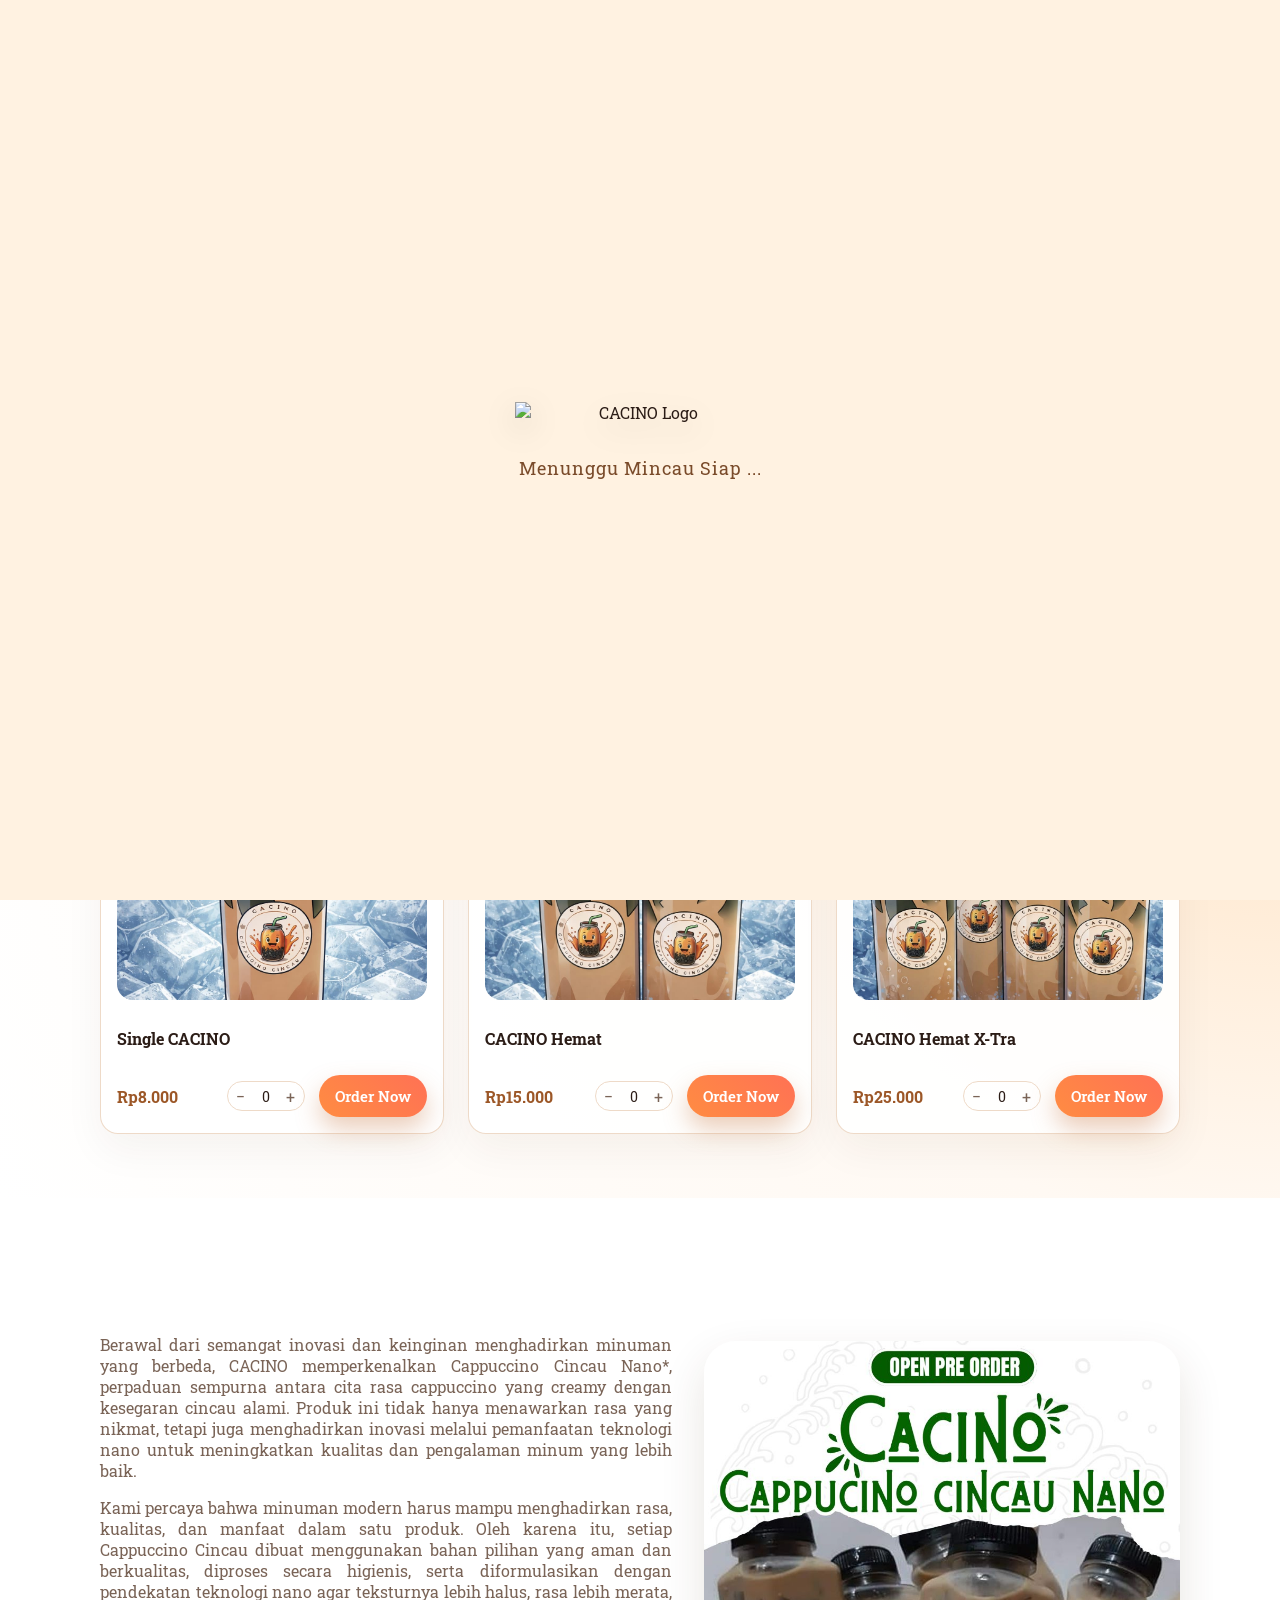
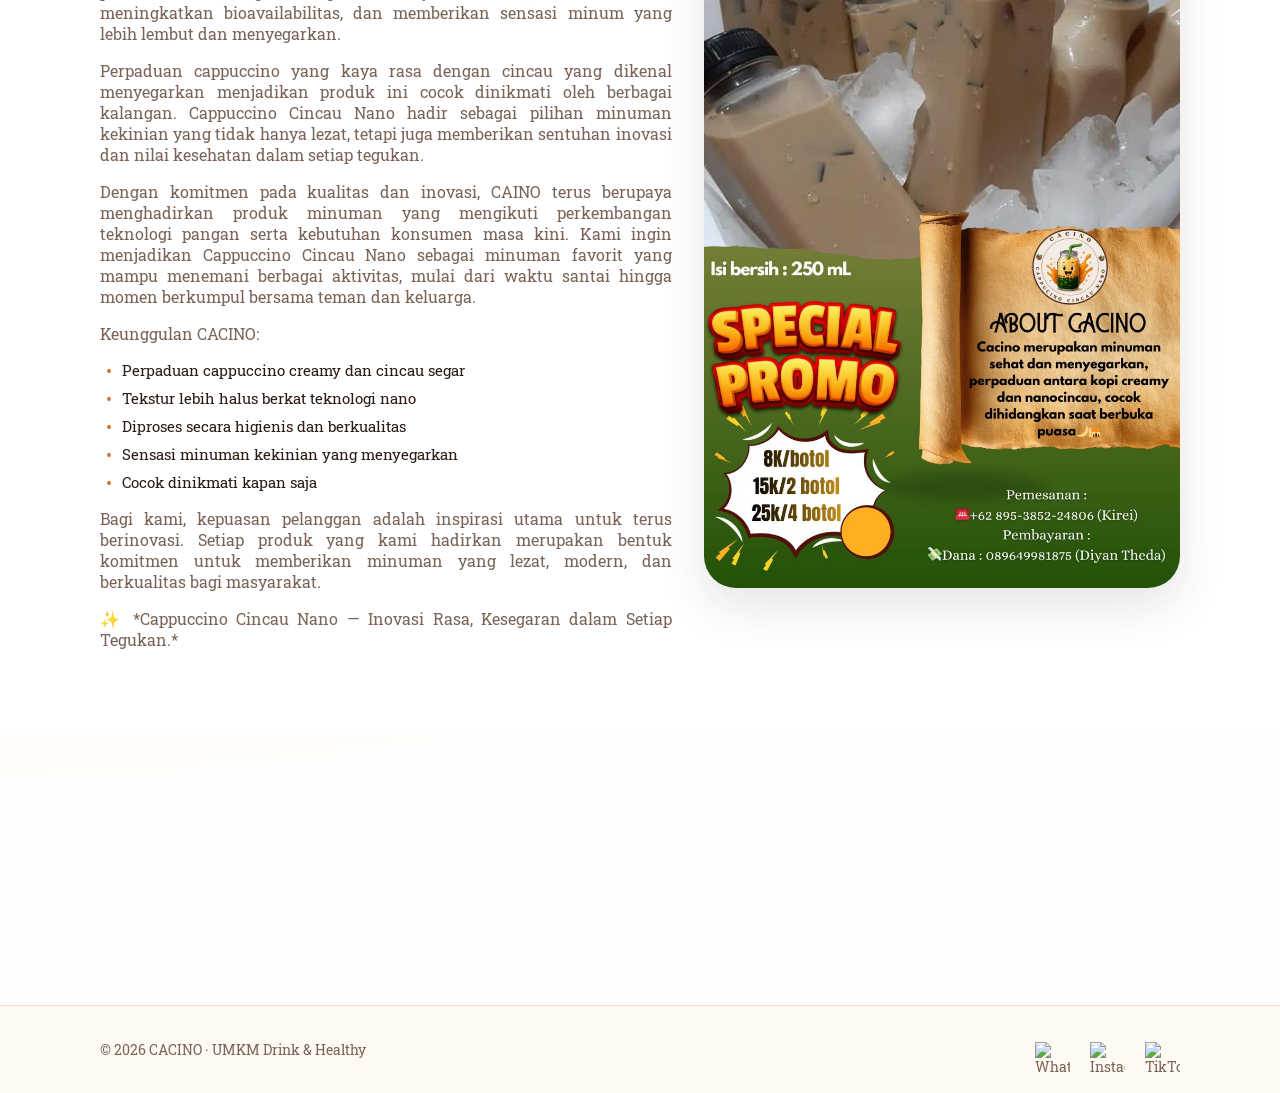
==== index.html @ 27a63485 "Add files via upload" ====
<!DOCTYPE html>
<html lang="en">
<head>
  <meta charset="UTF-8">
  <title>CaCiNo - Cappucino Cincau Nano</title>
  <meta name="viewport" content="width=device-width, initial-scale=1.0">
  <meta name="description" content="F4SLIFOOD – premium artisan breads, cakes, and pastries baked fresh daily for your family and events.">
  <link rel="stylesheet" href="style.css">
  <link rel="icon" type="image/png" href="favicon.png">
  <link href="https://fonts.googleapis.com/css2?family=Roboto+Slab:wght@400;700&display=swap" rel="stylesheet">
</head>
<body>
  <div id="preloader">
    <div class="loader-content">
      <img src="favicon.png" alt="CACINO Logo" class="logo-loader">
      <p class="loading-text">Menunggu Mincau Siap ...</p>
    </div>
  </div>

  <header class="site-header">
    <div class="container header-inner">
      <a href="index.html" class="logo">
        <span class="logo-mark"><img src="favicon.png" alt="Logo AD"></span>
        <span class="logo-text">CACINO</span>
      </a>
      <nav class="main-nav">
        <button class="nav-toggle" aria-label="Toggle navigation">
          <span></span><span></span><span></span>
        </button>
        <ul class="nav-links">
          <li><a href="#hero">Home</a></li>
          <li><a href="#products">Products</a></li>
          <li><a href="#about">About</a></li>
          <li><a href="#contact">Contact</a></li>
          <li><a href="checkout.html" class="nav-cta">Checkout</a></li>
        </ul>
      </nav>
    </div>
  </header>

  <main>
    <!-- Hero -->
    <section id="hero" class="hero reveal">
      <div class="container hero-inner">
        <div class="hero-content">
          <h1 style="font-family: 'Roboto Slab', serif; font-weight: 400;">Cappuccino Cincau Nano, sehat dan menyegarkan, solusi minuman manis tanpa worry</h1>
          <p>CACINO menghadirkan minuman *Cappuccino Cincau berbasis teknologi nano* yang mengutamakan kualitas bahan, proses higienis, dan rasa yang konsisten.</p>
          <p>Perpaduan *cappuccino creamy dan cincau segar* memberikan sensasi minuman yang sehet, menyegarkan, dan siap menemani aktivitas Anda setiap hari.</p>
          <div class="hero-actions">
            <a href="#products" class="btn primary-btn">Browse Menu</a>
            <a href="#about" class="btn ghost-btn">Tentang CACINO</a>
          </div>
          <div class="hero-meta">
            <span>Mon–Fri · 05.00 – 05.00 PM</span>
            <span>Bogor, Jawa Barat</span>
          </div>
        </div>
        <div class="hero-image">
          <!-- Placeholder: royalty-free bakery hero image -->
          <div class="hero-image-frame">
            <img src="produk.png" alt="Fresh artisan breads and pastries on wooden table">
          </div>
          <div class="hero-badge">
            <span class="badge-title">Best Price </span>
            <span class="badge-title">"Hemat X-Tra"</span>
            <span class="badge-subtitle">4 botol 25 k, grab it fast!✨</span>
          </div>
        </div>
      </div>
    </section>

    <!-- Product catalog -->
    <section id="products" class="section products reveal">
      <div class="container">
        <header class="section-header">
          <h2>Paket CACINO</h2>
          <p style="text-align: center;">Pilihan Tepat Untuk Menikmati Kesegaran Berbuka Puasa Yang Sebenarnya</p>
        </header>

        <!-- Hidden template for JS & cross-page data -->
        <script>
          window.BAKERY_PRODUCTS = [
            { id: "Single", name: "Single CACINO", price: 8000, image: "single.jpeg" },
            { id: "Double", name: "CACINO Hemat", price: 15000, image: "double.jpeg" },
            { id: "Tetra", name: "CACINO Hemat X-Tra", price: 25000, image: "quadra.jpeg" }
            // { id: "SOURDOUGH_LOAF", name: "Sourdough Country Loaf", price: 45000, image: "https://images.pexels.com/photos/1028714/pexels-photo-1028714.jpeg" },
            // { id: "CROISSANT_BOX", name: "Butter Croissant Box (6 pcs)", price: 75000, image: "https://images.pexels.com/photos/2135/food-bread-toast-sandwich.jpg" },
            // { id: "CHOCOLATE_CAKE", name: "Dark Chocolate Ganache Cake", price: 185000, image: "https://images.pexels.com/photos/291528/pexels-photo-291528.jpeg" },
            // { id: "CINNAMON_ROLLS", name: "Cinnamon Rolls Tray (9 pcs)", price: 99000, image: "https://images.pexels.com/photos/3026808/pexels-photo-3026808.jpeg" },
            // { id: "CHEESE_TART", name: "Baked Cheese Tart Box (4 pcs)", price: 88000, image: "https://images.pexels.com/photos/1026124/pexels-photo-1026124.jpeg" },
            // { id: "COOKIES_JAR", name: "Sea Salt Choc Chip Cookies Jar", price: 65000, image: "https://images.pexels.com/photos/230325/pexels-photo-230325.jpeg" },
            // { id: "COOKIES_JAR", name: "Sea Salt Choc Chip Cookies Jar", price: 65000, image: "https://images.pexels.com/photos/230325/pexels-photo-230325.jpeg" }
          ];
        </script>

        <div class="product-grid" id="product-grid">
          <!-- Cards rendered by JS from window.BAKERY_PRODUCTS -->
        </div>
      </div>
    </section>

    <!-- About -->
    <section id="about" class="section about reveal">
      <div class="container about-grid">
        <div class="about-text">
          <h2 style="color: #ffffff;">Tentang CACINO</h2>
          <p>Berawal dari semangat inovasi dan keinginan menghadirkan minuman yang berbeda, CACINO memperkenalkan
Cappuccino Cincau Nano*, perpaduan sempurna antara cita rasa cappuccino yang creamy dengan kesegaran cincau alami. Produk ini tidak hanya menawarkan rasa yang nikmat, tetapi juga menghadirkan inovasi melalui pemanfaatan teknologi nano untuk meningkatkan kualitas dan pengalaman minum yang lebih baik.</p>
          <p>Kami percaya bahwa minuman modern harus mampu menghadirkan rasa, kualitas, dan manfaat dalam satu produk. Oleh karena itu, setiap Cappuccino Cincau dibuat menggunakan bahan pilihan yang aman dan berkualitas, diproses secara higienis, serta diformulasikan dengan pendekatan teknologi nano agar teksturnya lebih halus, rasa lebih merata, meningkatkan bioavailabilitas, dan memberikan sensasi minum yang lebih lembut dan menyegarkan.</p>
          <p>Perpaduan cappuccino yang kaya rasa dengan cincau yang dikenal menyegarkan menjadikan produk ini cocok dinikmati oleh berbagai kalangan. Cappuccino Cincau Nano hadir sebagai pilihan minuman kekinian yang tidak hanya lezat, tetapi juga memberikan sentuhan inovasi dan nilai kesehatan dalam setiap tegukan.</p>
          <p>Dengan komitmen pada kualitas dan inovasi, CAINO terus berupaya menghadirkan produk minuman yang mengikuti perkembangan teknologi pangan serta kebutuhan konsumen masa kini. Kami ingin menjadikan Cappuccino Cincau Nano sebagai minuman favorit yang mampu menemani berbagai aktivitas, mulai dari waktu santai hingga momen berkumpul bersama teman dan keluarga.</p>
          <p>Keunggulan CACINO:</p>
          <ul class="about-list">
            <li>Perpaduan cappuccino creamy dan cincau segar</li>
            <li>Tekstur lebih halus berkat teknologi nano</li>
            <li>Diproses secara higienis dan berkualitas</li>
            <li>Sensasi minuman kekinian yang menyegarkan</li>
            <li>Cocok dinikmati kapan saja</li>
          </ul>
          <p>Bagi kami, kepuasan pelanggan adalah inspirasi utama untuk terus berinovasi. Setiap produk yang kami hadirkan merupakan bentuk komitmen untuk memberikan minuman yang lezat, modern, dan berkualitas bagi masyarakat.</p>
          <p>✨ *Cappuccino Cincau Nano — Inovasi Rasa, Kesegaran dalam Setiap Tegukan.*</p>
        </div>
        <div class="about-image">
          <img src="poster.jpeg" alt="Baker preparing artisan bread dough">
        </div>
      </div>
    </section>

    <!-- Contact / footer band -->
    <section id="contact" class="section contact reveal">
      <div class="container contact-inner">
        <div class="contact-block">
          <h3>Alamat Mincau</h3>
          <p>
          Lokasi Produksi:
            <a href="https://maps.app.goo.gl/UBVxipQkKVjZ8CFP8?g_st=aw"
               class="map-link"
               target="_blank"
               rel="noopener">
               Ara Kost Putri, Jalan Pangeran Sogiri No. 294, RT/RW 001/011, Tanah Baru, Bogor Utara
            </a>
          </p>
          <p>Mon–Fri · 05.00 – 05.00 PM</p>
        </div>
        <div class="contact-block">
          <h3>Hubungi Mincau</h3>
          <p>WhatsApp: <a class="wa-link" href="https://wa.me/62895385224806" target="_blank" rel="noopener">0895 3852 24806</a></p>
          <p>Email: <a href="mailto:hanakireilm@gmail.com" class="email-link">hanakireilm@gmail.com</a></p>

        </div>
        <div class="contact-block">
          <h3>Pemesanan</h3>
          <p>Ayo klik "start order" agar mincau bisa membantu menyegarkan aktivitas harian mu</p>
          <a href="#products" class="btn secondary-btn">Start Order</a>
        </div>
      </div>
    </section>
  </main>

  <footer class="site-footer">
    <div class="container footer-inner">
      <p>© 2026 CACINO · UMKM Drink & Healthy</p>
      <!-- <p class="footer-meta">Terima kasih telah mendukung F4SLIFOOD. Setiap pembelian Anda adalah bagian dari perjalanan kami untuk terus berkembang 💛</p> -->
      <div class="social-icons">

        <a href="https://wa.me/62895385224806" target="_blank" rel="noopener noreferrer">
          <img 
            src="https://cdn-icons-png.flaticon.com/512/733/733585.png" 
            alt="WhatsApp CACINO">
        </a>

        <a href="https://instagram.com/cacino.official" target="_blank" rel="noopener noreferrer">
          <img 
            src="https://cdn-icons-png.flaticon.com/512/2111/2111463.png" 
            alt="Instagram CACINO">
        </a>

        <a href="https://www.tiktok.com/@cacino.official?_r=1&_t=ZS-94hfuEkAhCn" target="_blank" rel="noopener noreferrer">
          <img 
            src="https://cdn-icons-png.flaticon.com/512/3046/3046126.png" 
            alt="TikTok CACINO">
        </a>

      </div>
    </div>
  </footer>

  <script src="script.js"></script>
  <script>
  document.querySelectorAll('a[href^="#"]').forEach(anchor => {
    anchor.addEventListener("click", function(e) {
      e.preventDefault();

      const target = document.querySelector(this.getAttribute("href"));

      target.scrollIntoView({
        behavior: "smooth",
        block: "start"
      });
    });
  });
  </script>
  <script>
  const reveals = document.querySelectorAll(".reveal");

  window.addEventListener("scroll", () => {
    reveals.forEach((element) => {
      const windowHeight = window.innerHeight;
      const elementTop = element.getBoundingClientRect().top;
      const revealPoint = 120;

      if (elementTop < windowHeight - revealPoint) {
        element.classList.add("active");
      }
    });
  });
  </script>
  <script>
  window.addEventListener("scroll", () => {
    const img = document.querySelector(".about-image img");
    const scrollY = window.scrollY;

    img.style.transform = `translateY(${scrollY * 0.05}px)`;
  });
  </script>
  <div class="scroll-bar"></div>
  <script>
  window.addEventListener("load", () => {

    const loader = document.getElementById("preloader");

    setTimeout(() => {

      loader.style.opacity = "0";
      loader.style.transition = "opacity 0.6s ease";

      setTimeout(()=>{
        loader.style.display = "none";
      },600);

    }, 5000);

  });
  </script>
</body>
</html>
---- style.css ----
:root {
  --color-bg: #fff9f3;
  --color-surface: #ffffff;
  --color-surface-alt: #fff2e1;
  --color-primary: #c5743d;
  --color-primary-dark: #9c5727;
  --color-secondary: #f2c48d;
  --color-accent: #e98f5c;
  --color-text: #2b1c16;
  --color-muted: #7a6457;
  --color-border: #edd6c3;
  --shadow-soft: 0 18px 45px rgba(68, 38, 15, 0.12);
  --radius-lg: 18px;
  --radius-md: 12px;
  --radius-pill: 999px;
  --transition-fast: 0.18s ease-out;
  --container-width: 1120px;
}

/* Reset & base */
*,
*::before,
*::after {
  box-sizing: border-box;
}

html {
  scroll-behavior: smooth;
}

body {
  margin: 0;
  font-family: 'Roboto Slab', serif;
  color: var(--color-text);
  background: radial-gradient(circle at top left, #ffe3c7 0, #fff9f3 40%, #ffffff 100%);
  -webkit-font-smoothing: antialiased;
}

img {
  max-width: 100%;
  display: block;
}

a {
  color: inherit;
  text-decoration: none;
}

button {
  font: inherit;
}

/* Layout helpers */
.container {
  max-width: var(--container-width);
  margin: 0 auto;
  padding: 0 1.25rem;
}

.section {
  padding: 4rem 0;
  scroll-margin-top:100px;
}

.section-header {
  text-align: center;
  margin-bottom: 2.5rem;
}

.section-header h2 {
  font-size: 2rem;
  margin-bottom: 0.5rem;
}

p {
  text-align: justify;
}

.section-header p {
  margin: 0;
  color: var(--color-muted);
}

/* Header */
.site-header {
  position: sticky;
  top: 0;
  z-index: 50;
  backdrop-filter: blur(18px);
  background: linear-gradient(to bottom, rgba(255, 249, 243, 0.94), rgba(255, 249, 243, 0.9));
  border-bottom: 1px solid rgba(237, 214, 195, 0.7);
}

.header-inner {
  display: flex;
  align-items: center;
  justify-content: space-between;
  min-height: 64px;
}

.logo {
  display: inline-flex;
  align-items: center;
  gap: 0.5rem;
}

.logo-mark {
  width: 50px;
  height: 50px;
  border-radius: 40% 60% 45% 55%;
  background: radial-gradient(circle at 30% 20%, #ffe0b8, #c5743d);
  display: inline-flex;
  align-items: center;
  justify-content: center;
  font-weight: 700;
  color: #fff;
  font-size: 0.9rem;
}

.logo-text {
  font-weight: 600;
  letter-spacing: 0.03em;
}

/* Navigation */
.main-nav {
  display: flex;
  align-items: center;
}

.nav-toggle {
  display: none;
  flex-direction: column;
  gap: 4px;
  background: none;
  border: none;
  padding: 0.35rem;
  cursor: pointer;
}

.nav-toggle span {
  width: 20px;
  height: 2px;
  border-radius: 4px;
  background: var(--color-text);
}

.nav-links {
  list-style: none;
  display: flex;
  align-items: center;
  gap: 1.5rem;
  margin: 0;
  padding: 0;
}

.nav-links a {
  position: relative;
  font-size: 0.95rem;
  color: var(--color-muted);
}

.nav-links a::after {
  content: "";
  position: absolute;
  left: 0;
  bottom: -0.25rem;
  width: 0;
  height: 2px;
  border-radius: 999px;
  background: linear-gradient(90deg, #c5743d, #e98f5c);
  transition: width var(--transition-fast);
}

.nav-links a:hover::after {
  width: 100%;
}

.nav-cta {
  padding: 0.45rem 1rem;
  border-radius: var(--radius-pill);
  border: 1px solid rgba(197, 116, 61, 0.3);
  background: linear-gradient(135deg, #ffe4c2, #fbe0c0);
  color: var(--color-primary-dark);
  font-weight: 600;
}

/* Hero */
.hero {
  padding: 3.5rem 0 3rem;
}

.hero-inner {
  display: grid;
  grid-template-columns: minmax(0, 1.35fr) minmax(0, 1fr);
  gap: 2.5rem;
  align-items: center;
}

.hero-content h1 {
  font-size: clamp(2.1rem, 3vw, 2.8rem);
  line-height: 1.1;
  margin-bottom: 0.75rem;
}

.hero-content p {
  color: var(--color-muted);
  max-width: 30rem;
  margin-bottom: 1.5rem;
}

.hero-actions {
  display: flex;
  flex-wrap: wrap;
  gap: 0.75rem;
  margin-bottom: 1.25rem;
}

.hero-meta {
  display: flex;
  flex-wrap: wrap;
  gap: 1rem;
  font-size: 0.9rem;
  color: var(--color-muted);
}

.hero-image {
  position: relative;
}

.hero-image-frame {
  border-radius: 46px;
  overflow: hidden;
  box-shadow: var(--shadow-soft);
  border: 1px solid rgba(237, 214, 195, 0.9);
}

.hero-image img {
  width: 100%;
  height: 100%;
  object-fit: cover;
}

.hero-badge {
  position: absolute;
  bottom: -2rem;
  left:45rem;
  padding: 0.75rem 1rem;
  border-radius: 18px;
  background: rgba(255, 249, 243, 0.95);
  box-shadow: 0 10px 30px rgba(68, 38, 15, 0.18);
}

.badge-title {
  font-size: 0.85rem;
  font-weight: 600;
  color: var(--color-primary-dark);
}

.badge-subtitle {
  display: block;
  font-size: 0.8rem;
  color: var(--color-muted);
}

/* Buttons */
.btn {
  display: inline-flex;
  align-items: center;
  justify-content: center;
  gap: 0.4rem;
  padding: 0.7rem 1.35rem;
  border-radius: var(--radius-pill);
  border: none;
  cursor: pointer;
  font-size: 0.95rem;
  font-weight: 600;
  transition: transform var(--transition-fast), box-shadow var(--transition-fast), background var(--transition-fast), color var(--transition-fast);
}

.primary-btn {
  background: linear-gradient(135deg, #c5743d, #e98f5c);
  color: #fff;
  box-shadow: 0 12px 24px rgba(197, 116, 61, 0.35);
}

.primary-btn:hover {
  transform: translateY(-1px);
  box-shadow: 0 18px 32px rgba(197, 116, 61, 0.4);
}

.secondary-btn {
  background: rgba(255, 249, 243, 0.9);
  color: var(--color-primary-dark);
  border: 1px solid rgba(197, 116, 61, 0.35);
}

.secondary-btn:hover {
  background: #fff2e1;
}

.ghost-btn {
  background: transparent;
  color: var(--color-primary-dark);
  border: 1px solid rgba(197, 116, 61, 0.25);
}

.ghost-btn:hover {
  background: rgba(255, 242, 225, 0.7);
}

/* Products */
.products {
  background: radial-gradient(circle at top right, #ffe1bf 0, #fff9f3 45%, #ffffff 100%);
}

.product-grid {
  display: grid;
  grid-template-columns: repeat(auto-fit, minmax(210px, 1fr));
  gap: 1.5rem;
}

.product-card {
  background: rgba(255, 255, 255, 0.9);
  border-radius: var(--radius-lg);
  padding: 1rem;
  border: 1px solid rgba(237, 214, 195, 0.9);
  box-shadow: 0 16px 40px rgba(68, 38, 15, 0.05);
  display: flex;
  flex-direction: column;
}

.product-image-wrapper {
  position: relative;
  border-radius: 16px;
  overflow: hidden;
  margin-bottom: 0.75rem;
}

.product-image-wrapper img {
  height: 180px;
  width: 100%;
  object-fit: cover;
  transform: scale(1.02);
  transition: transform 0.35s ease-out;
}

.product-card:hover img {
  transform: scale(1.06);
}

.product-pill {
  position: absolute;
  top: 0.6rem;
  left: 0.6rem;
  padding: 0.25rem 0.6rem;
  border-radius: 999px;
  background: rgba(0, 0, 0, 0.4);
  color: #fff;
  font-size: 0.75rem;
}

.product-title {
  font-size: 1rem;
  margin-bottom: 0.25rem;
}

.product-meta {
  font-size: 0.85rem;
  color: var(--color-muted);
  margin-bottom: 0.5rem;
}

.product-bottom {
  margin-top: auto;
  display: flex;
  align-items: center;
  justify-content: space-between;
  gap: 0.75rem;
}

.product-price {
  font-weight: 700;
  color: var(--color-primary-dark);
}

.product-qty {
  display: inline-flex;
  align-items: center;
  border-radius: var(--radius-pill);
  border: 1px solid rgba(237, 214, 195, 0.9);
  overflow: hidden;
}

.product-qty button {
  border: none;
  background: transparent;
  width: 26px;
  height: 28px;
  display: flex;
  align-items: center;
  justify-content: center;
  cursor: pointer;
  font-size: 1rem;
  color: var(--color-muted);
}

.product-qty span {
  min-width: 24px;
  text-align: center;
  font-size: 0.9rem;
}

.product-order-btn {
  flex: 1;
  margin-left: 0.5rem;
  padding-inline: 1rem;
}

/* About */
.about {
  background: #ffffff;
}

.about-grid {
  display: grid;
  grid-template-columns: minmax(0, 1.2fr) minmax(0, 1fr);
  gap: 2rem;
  align-items: center;
}

.about-text p {
  color: var(--color-muted);
  margin-bottom: 1rem;
}

.about-list {
  list-style: none;
  padding: 0;
  margin: 0;
}

.about-list li {
  position: relative;
  padding-left: 1.4rem;
  margin-bottom: 0.5rem;
  font-size: 0.95rem;
}

.about-list li::before {
  content: "•";
  position: absolute;
  left: 0.4rem;
  top: 0;
  color: var(--color-primary);
  font-size: 1.1rem;
}

.about-image img {
  border-radius: 32px;
  box-shadow: var(--shadow-soft);
}

/* Contact band */
.contact {
  background: var(--color-surface-alt);
  border-top: 1px solid rgba(237, 214, 195, 0.8);
}

.contact-inner {
  display: grid;
  grid-template-columns: repeat(auto-fit, minmax(220px, 1fr));
  gap: 1.75rem;
}

.contact-block h3 {
  margin-top: 0;
  margin-bottom: 0.5rem;
}

.contact-block p {
  margin: 0 0 0.35rem;
  color: var(--color-muted);
}

/* Footer */
.site-footer {
  border-top: 1px solid rgba(237, 214, 195, 0.8);
  background: rgba(255, 249, 243, 0.9);
  padding: 1rem 0;
}

.footer-inner {
  display: flex;
  align-items: center;
  justify-content: space-between;
  gap: 1rem;
  font-size: 0.85rem;
  color: var(--color-muted);
}

.footer-meta {
  opacity: 0.9;
}

/* Checkout layout */
.checkout-page .checkout-main {
  padding: 3rem 0;
}

.checkout-grid {
  display: grid;
  grid-template-columns: minmax(0, 1.3fr) minmax(0, 1fr);
  gap: 2rem;
}

.checkout-panel {
  background: rgba(255, 255, 255, 0.98);
  border-radius: 24px;
  padding: 1.75rem 1.5rem;
  box-shadow: var(--shadow-soft);
  border: 1px solid rgba(237, 214, 195, 0.9);
}

.checkout-panel h1 {
  margin-top: 0;
  margin-bottom: 0.5rem;
}

.checkout-panel p {
  margin-top: 0;
  color: var(--color-muted);
}

/* Form */
.form-group {
  margin-top: 1.25rem;
}

.form-group label {
  display: block;
  font-weight: 600;
  margin-bottom: 0.25rem;
}

.required {
  color: #d6483b;
  margin-left: 0.15rem;
}

.form-group input,
.form-group textarea {
  width: 100%;
  border-radius: 12px;
  border: 1px solid rgba(237, 214, 195, 0.9);
  padding: 0.7rem 0.85rem;
  font-size: 0.95rem;
  background: #fffdf9;
  transition: border-color var(--transition-fast), box-shadow var(--transition-fast), background var(--transition-fast);
}

.form-group input:focus,
.form-group textarea:focus {
  outline: none;
  border-color: var(--color-primary);
  box-shadow: 0 0 0 1px rgba(197, 116, 61, 0.2);
  background: #ffffff;
}

.field-hint {
  display: block;
  margin-top: 0.25rem;
  font-size: 0.8rem;
  color: var(--color-muted);
}

.form-actions {
  display: flex;
  flex-wrap: wrap;
  gap: 0.75rem;
  margin-top: 1.5rem;
}

.form-disclaimer {
  margin-top: 0.75rem;
  font-size: 0.8rem;
  color: var(--color-muted);
}

/* Summary */
.checkout-summary {
  background: rgba(255, 250, 245, 0.95);
  border-radius: 24px;
  padding: 1.5rem 1.25rem;
  border: 1px solid rgba(237, 214, 195, 0.95);
  box-shadow: 0 18px 40px rgba(68, 38, 15, 0.08);
}

.checkout-summary h2 {
  margin-top: 0;
  margin-bottom: 1rem;
}

.summary-items {
  border-radius: 16px;
  background: rgba(255, 255, 255, 0.9);
  border: 1px dashed rgba(237, 214, 195, 0.95);
  padding: 0.9rem 0.9rem 0.75rem;
  max-height: 260px;
  overflow-y: auto;
}

.summary-item {
  display: flex;
  justify-content: space-between;
  gap: 0.75rem;
  font-size: 0.9rem;
  padding: 0.4rem 0;
  border-bottom: 1px dashed rgba(237, 214, 195, 0.8);
}

.summary-item:last-child {
  border-bottom: none;
}

.summary-item-name {
  font-weight: 500;
}

.summary-item-meta {
  color: var(--color-muted);
}

.summary-footer {
  margin-top: 1rem;
  font-size: 0.9rem;
}

.summary-row {
  display: flex;
  justify-content: space-between;
  margin-bottom: 0.25rem;
}

.total-row {
  margin-top: 0.35rem;
  font-weight: 700;
}

.summary-note {
  margin-top: 0.5rem;
  font-size: 0.78rem;
  color: var(--color-muted);
}

/* Form error state */
input.error,
textarea.error {
  border-color: #d6483b;
  background: #fff2ef;
}

.form-error {
  margin-top: 0.35rem;
  font-size: 0.8rem;
  color: #d6483b;
}

/* Responsive */
@media (max-width: 900px) {
  .hero-inner,
  .about-grid,
  .checkout-grid {
    grid-template-columns: minmax(0, 1fr);
  }

  .hero {
    padding-top: 2.5rem;
  }

  .hero-inner {
    gap: 2rem;
  }

  .hero-image {
    order: -1;
  }

  .checkout-page .checkout-main {
    padding-top: 2.5rem;
  }
}

@media (max-width: 768px) {
  .nav-toggle {
    display: flex;
  }

  .nav-links {
    position: absolute;
    top: 64px;
    right: 1.25rem;
    background: rgba(255, 249, 243, 0.98);
    border-radius: 18px;
    border: 1px solid rgba(237, 214, 195, 0.9);
    box-shadow: 0 16px 38px rgba(68, 38, 15, 0.18);
    padding: 0.8rem 1rem;
    flex-direction: column;
    gap: 0.75rem;
    transform-origin: top right;
    transform: scale(0.95);
    opacity: 0;
    pointer-events: none;
    transition: opacity var(--transition-fast), transform var(--transition-fast);
  }

  .nav-links.open {
    opacity: 1;
    pointer-events: auto;
    transform: scale(1);
  }

  .footer-inner {
    flex-direction: column;
    align-items: flex-start;
  }

  .checkout-panel,
  .checkout-summary {
    padding: 1.35rem 1.1rem;
  }
}

@media (max-width: 480px) {
  .hero-actions {
    flex-direction: column;
    align-items: stretch;
  }

  .product-card {
    padding: 0.9rem;
  }
}

.wa-link {

  text-decoration: underline;
  color: #c5743d;
  cursor: pointer;
  transition: color 0.2s ease, text-decoration-thickness 0.2s ease;
}

.wa-link:hover {
  color: #25D366; /* warna WhatsApp */
  text-decoration-thickness: 3px;
}

.email-link {

  text-decoration: underline;
  color: #c5743d;
  cursor: pointer;
  transition: color 0.2s ease, text-decoration-thickness 0.2s ease;
}

.email-link:hover {
  color: #D93025; /* warna merah Gmail */
  text-decoration-thickness: 3px;
}

.map-link {
  text-decoration: underline;
  color: #c5743d;
  cursor: pointer;
  transition: color 0.2s ease, text-decoration-thickness 0.2s ease;
}

.map-link:hover {
  color: #1A73E8; /* warna BIRU Maps */
  text-decoration-thickness: 3px;
}

.floating-social{

position:fixed;
left:20px;
bottom:30px;

display:flex;
flex-direction:column;
gap:15px;

z-index:1000;

}

.floating-social img{

width:40px;
cursor:pointer;
transition:0.3s;

}

.floating-social img:hover{

transform:scale(1.2);

}

.social-icons{
display:flex;
gap:20px;
justify-content:center;
margin-top:20px;
}

.social-icons img{
width:35px;
height:35px;
cursor:pointer;
transition:0.3s;
}

.social-icons img:hover{
transform:scale(1.15);
}

.reveal {
  opacity: 0;
  transform: translateY(60px);
  transition: all 0.9s ease;
}

.reveal.active {
  opacity: 1;
  transform: translateY(0);
}

.about-image img {
  transition: transform 0.4s ease;
}

.btn {
  transition: transform 0.2s ease;
  position:relative;
  overflow:hidden;
}

.ripple{
  position:absolute;
  width:120px;
  height:120px;
  background:rgba(255,255,255,0.5);
  border-radius:50%;
  transform:translate(-50%,-50%) scale(0);
  animation:rippleAnim 0.6s linear;
}

@keyframes rippleAnim{
  to{
    transform:translate(-50%,-50%) scale(3);
    opacity:0;
  }
}

.scroll-bar {
  position: fixed;
  top: 0;
  left: 0;
  height: 4px;
  background: #ff8c42;
  width: 0%;
  z-index: 999;
}

.navbar {
  backdrop-filter: blur(10px);
  background: rgba(255,255,255,0.6);
  border-bottom: 1px solid rgba(255,255,255,0.3);
  
}

.btn {
  background: linear-gradient(45deg,#ff8c42,#ff5e62);
  background-size: 200%;
  transition: background-position 0.4s;
}

.btn:hover {
  background-position: right;
}

.floating {
  position: absolute;
  animation: float 6s ease-in-out infinite;
}

@keyframes float {
  0% { transform: translateY(0px);}
  50% { transform: translateY(-20px);}
  100% { transform: translateY(0px);}
}

.scroll-bar {
  position: fixed;
  top: 0;
  left: 0;
  height: 4px;
  background: #ff8c42;
  width: 0%;
  z-index: 999;
}




#preloader{
  position: fixed;
  top:0;
  left:0;
  width:100%;
  height:100%;
  background:#fff2e1;
  display:flex;
  justify-content:center;
  align-items:center;
  z-index:9999;
}

.loading-text{
  font: size 20px;
}

.loader-content{
  text-align:center;
  display:flex;
  flex-direction:column;
  align-items:center;
  justify-content:center;
}

.logo-loader{
  width:90px;
  margin-bottom:15px;
  animation: logoAnimation 2s ease-in-out infinite;
}

.loading-text{
  font-size:18px;
  color:#7a4b2a;
  letter-spacing:1px;
}

/* animasi: rotate 1x lalu lompat 2x */
@keyframes logoAnimation{

  0%{
    transform: rotate(0deg) translateY(0);
  }

  30%{
    transform: rotate(360deg) translateY(0);
  }

  /* lompat pertama */
  45%{
    transform: translateY(-40px);
  }

  55%{
    transform: translateY(0);
  }

  /* lompat kedua */
  70%{
    transform: translateY(-15px);
  }

  80%{
    transform: translateY(0);
  }

  100%{
    transform: translateY(0);
  }

}

.logo-loader{
  filter: drop-shadow(0 10px 15px rgba(0,0,0,0.15));
  width: 250px;
}
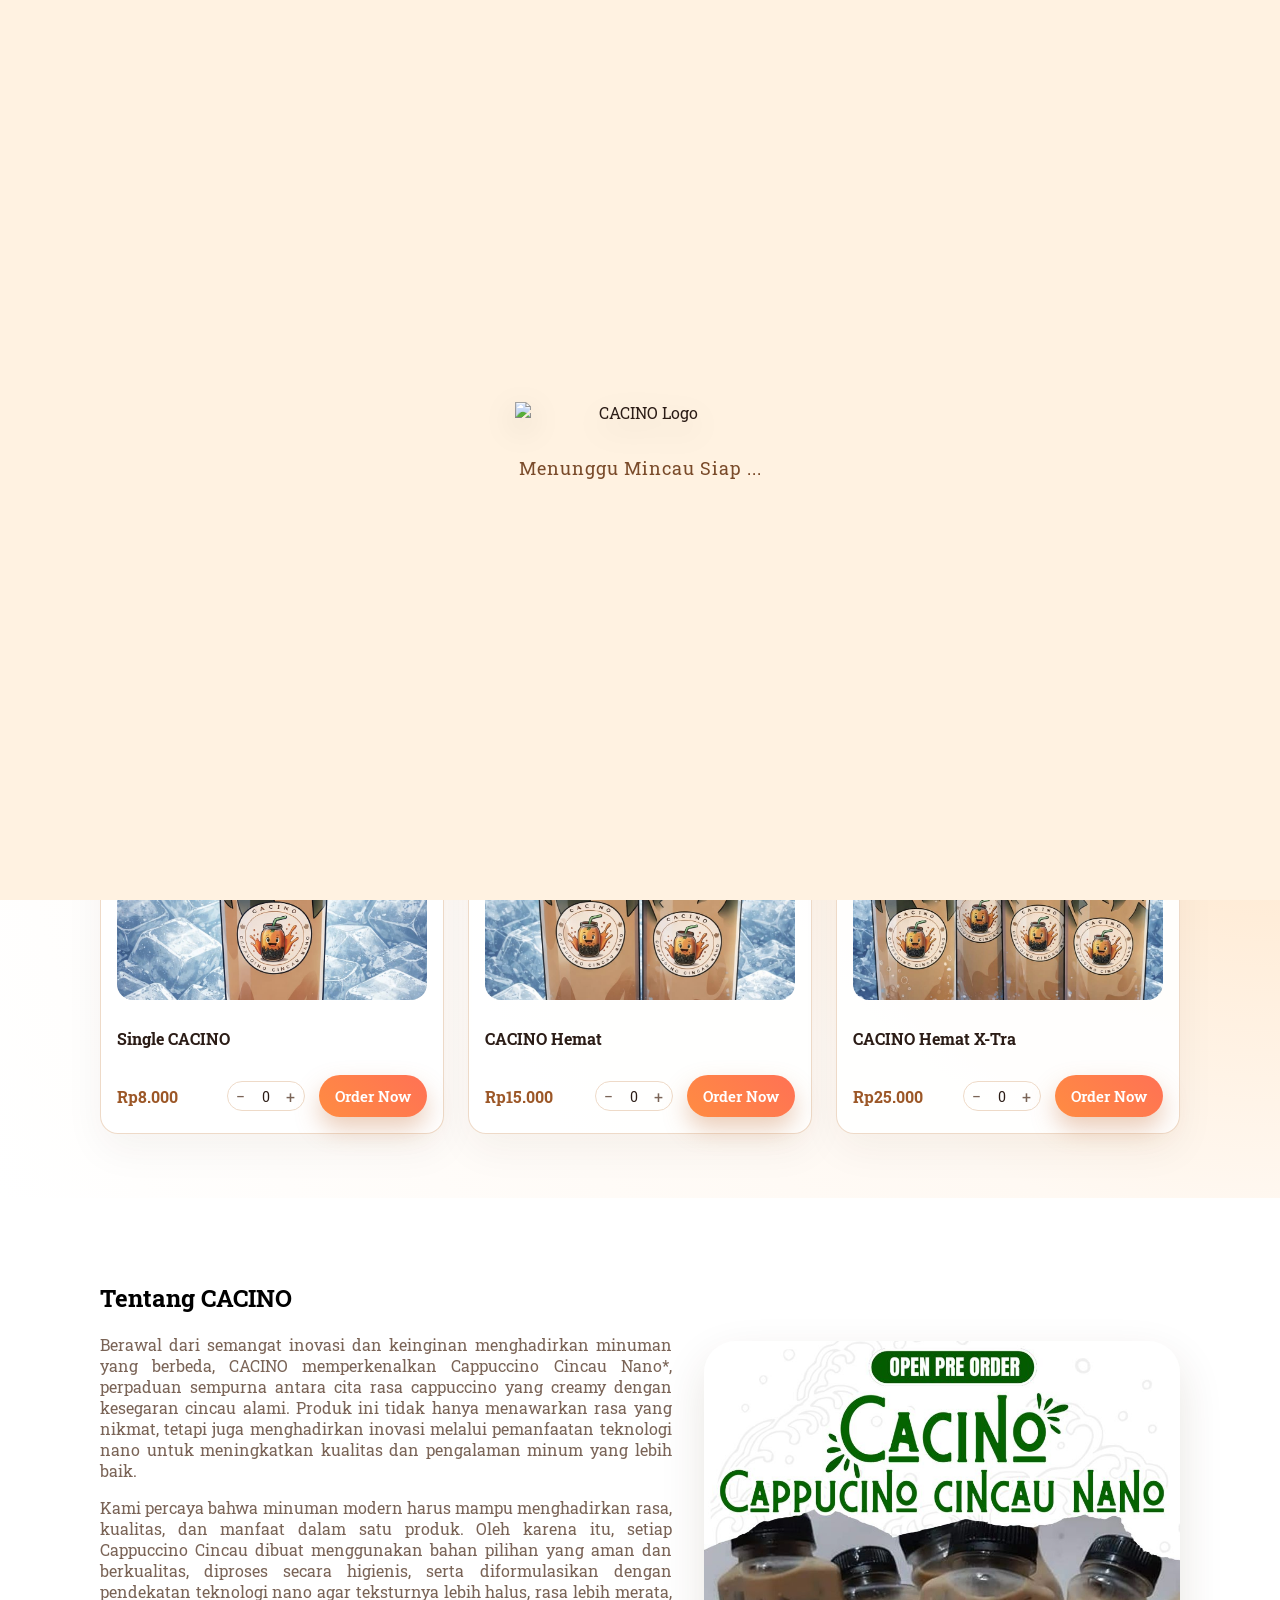
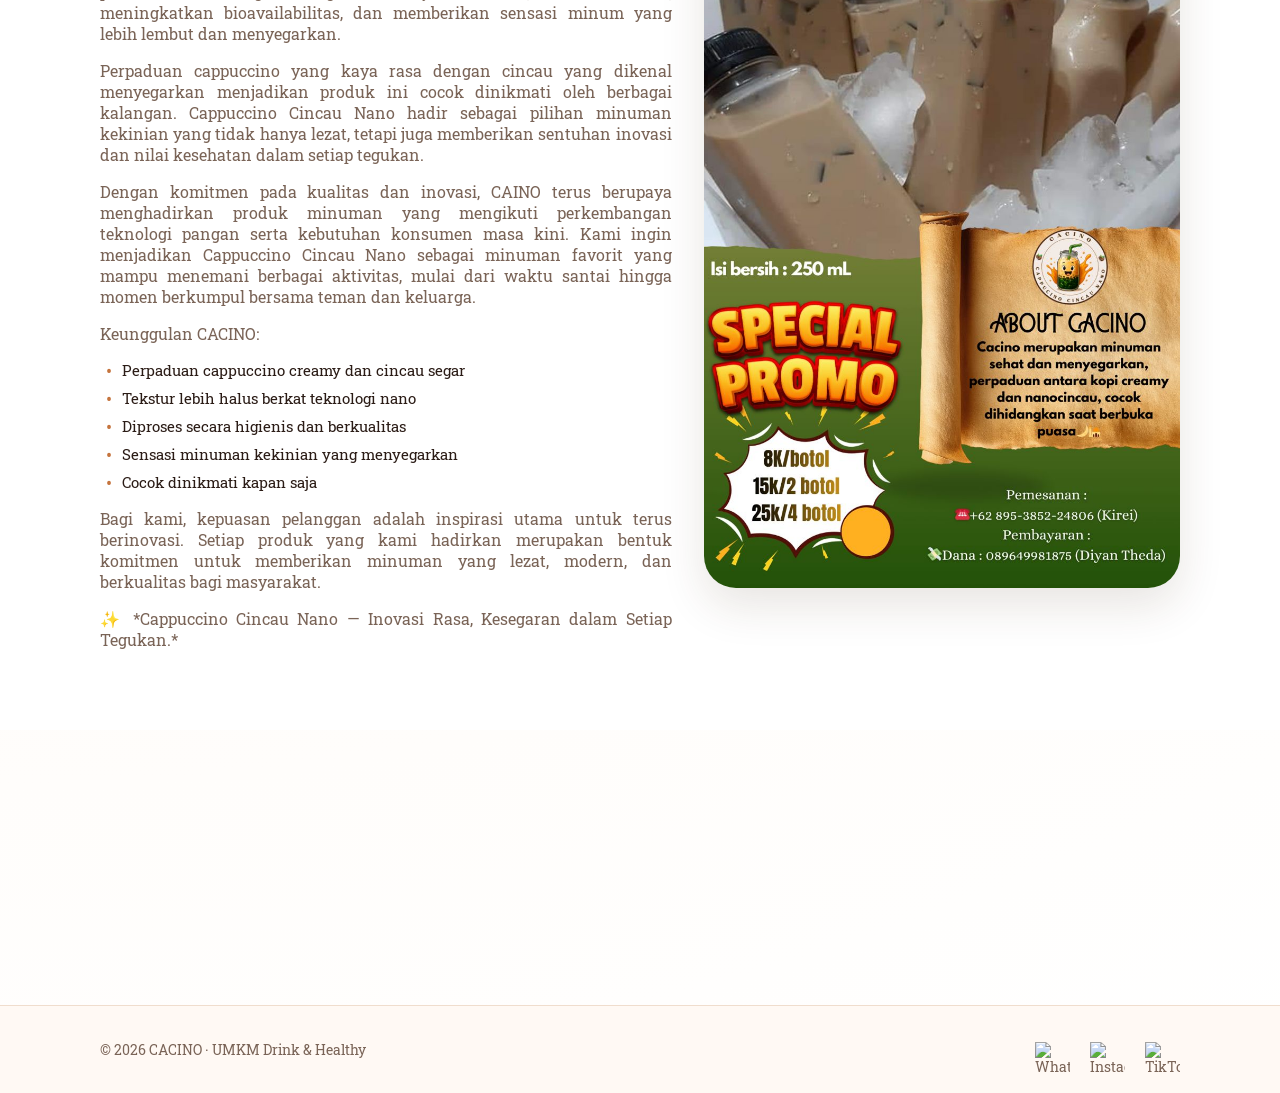
==== commit cffc10ac: "Update index.html" ====
--- a/index.html
+++ b/index.html
@@ -103,7 +103,7 @@
     <section id="about" class="section about reveal">
       <div class="container about-grid">
         <div class="about-text">
-          <h2 style="color: #ffffff;">Tentang CACINO</h2>
+          <h2 style="color: #000000;">Tentang CACINO</h2>
           <p>Berawal dari semangat inovasi dan keinginan menghadirkan minuman yang berbeda, CACINO memperkenalkan
 Cappuccino Cincau Nano*, perpaduan sempurna antara cita rasa cappuccino yang creamy dengan kesegaran cincau alami. Produk ini tidak hanya menawarkan rasa yang nikmat, tetapi juga menghadirkan inovasi melalui pemanfaatan teknologi nano untuk meningkatkan kualitas dan pengalaman minum yang lebih baik.</p>
           <p>Kami percaya bahwa minuman modern harus mampu menghadirkan rasa, kualitas, dan manfaat dalam satu produk. Oleh karena itu, setiap Cappuccino Cincau dibuat menggunakan bahan pilihan yang aman dan berkualitas, diproses secara higienis, serta diformulasikan dengan pendekatan teknologi nano agar teksturnya lebih halus, rasa lebih merata, meningkatkan bioavailabilitas, dan memberikan sensasi minum yang lebih lembut dan menyegarkan.</p>
--- a/style.css
+++ b/style.css
@@ -244,7 +244,7 @@
 .hero-badge {
   position: absolute;
   bottom: -2rem;
-  left:45rem;
+  left:2rem;
   padding: 0.75rem 1rem;
   border-radius: 18px;
   background: rgba(255, 249, 243, 0.95);
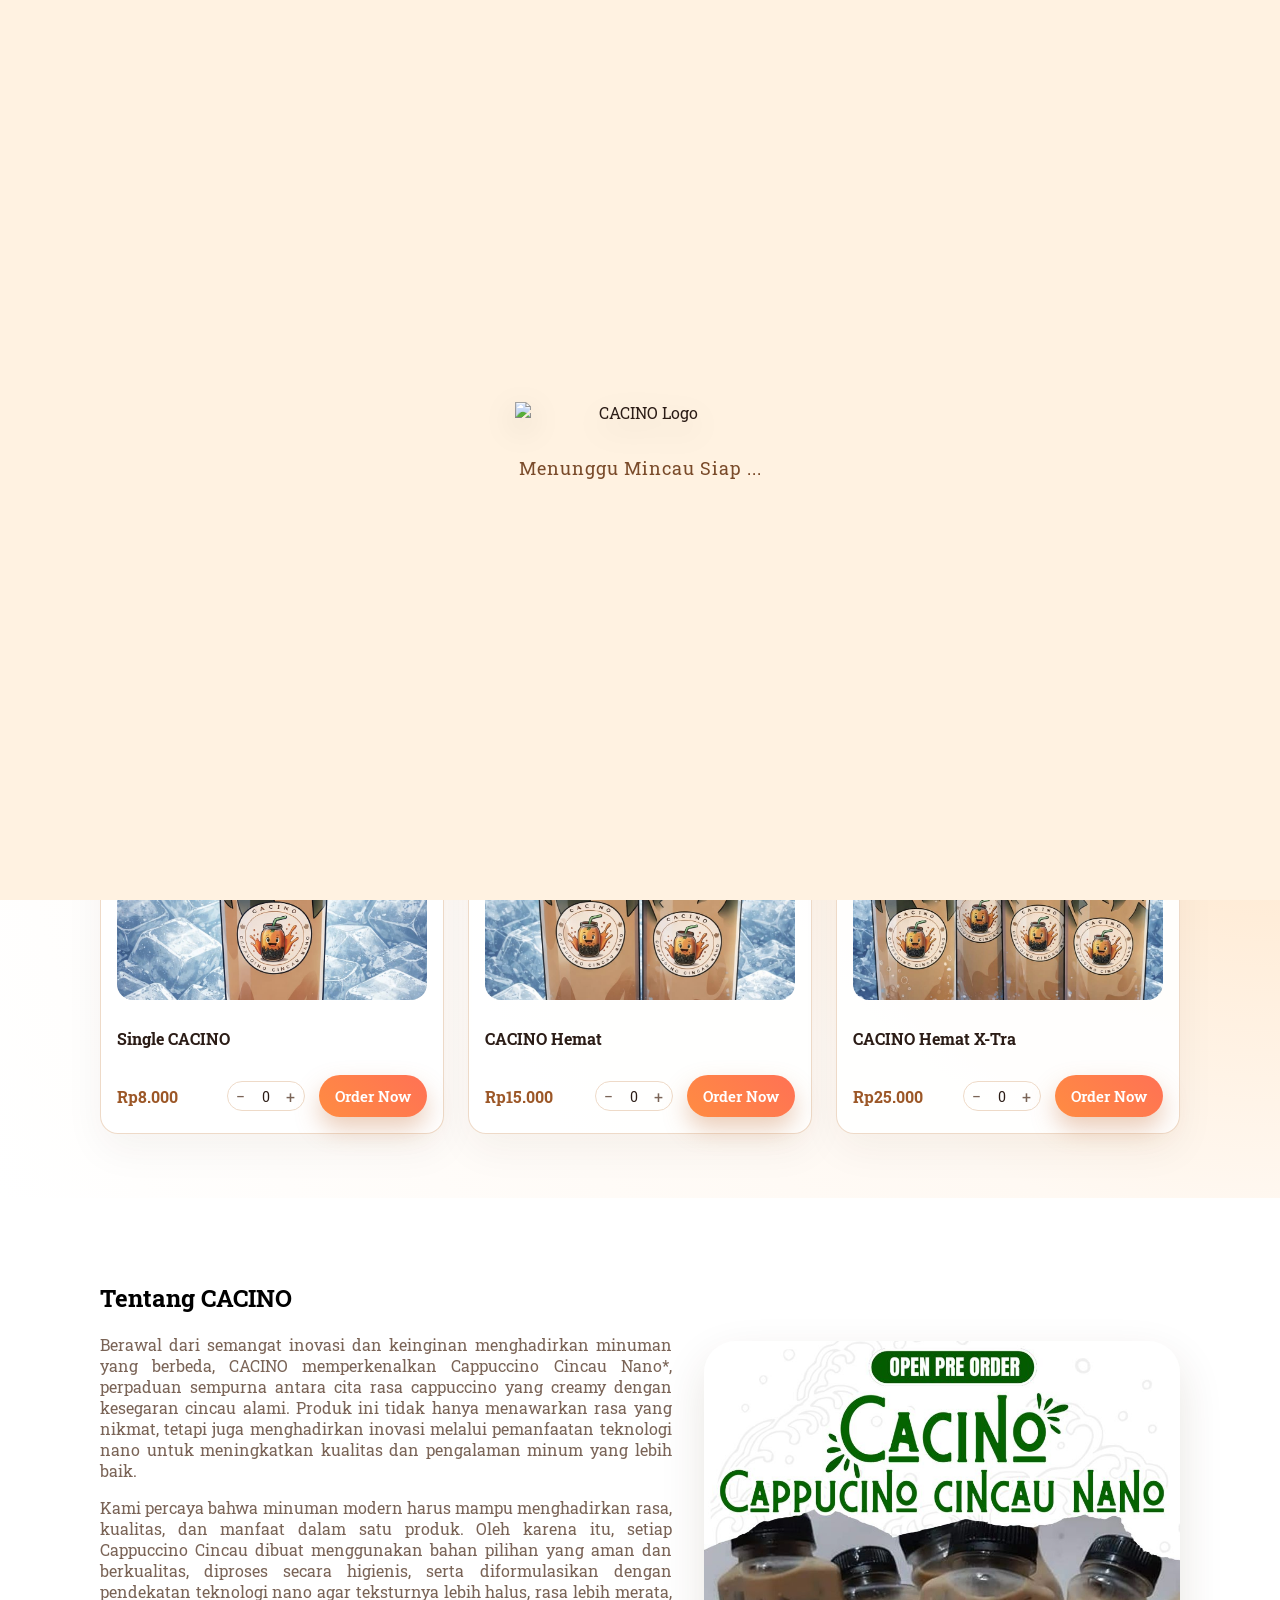
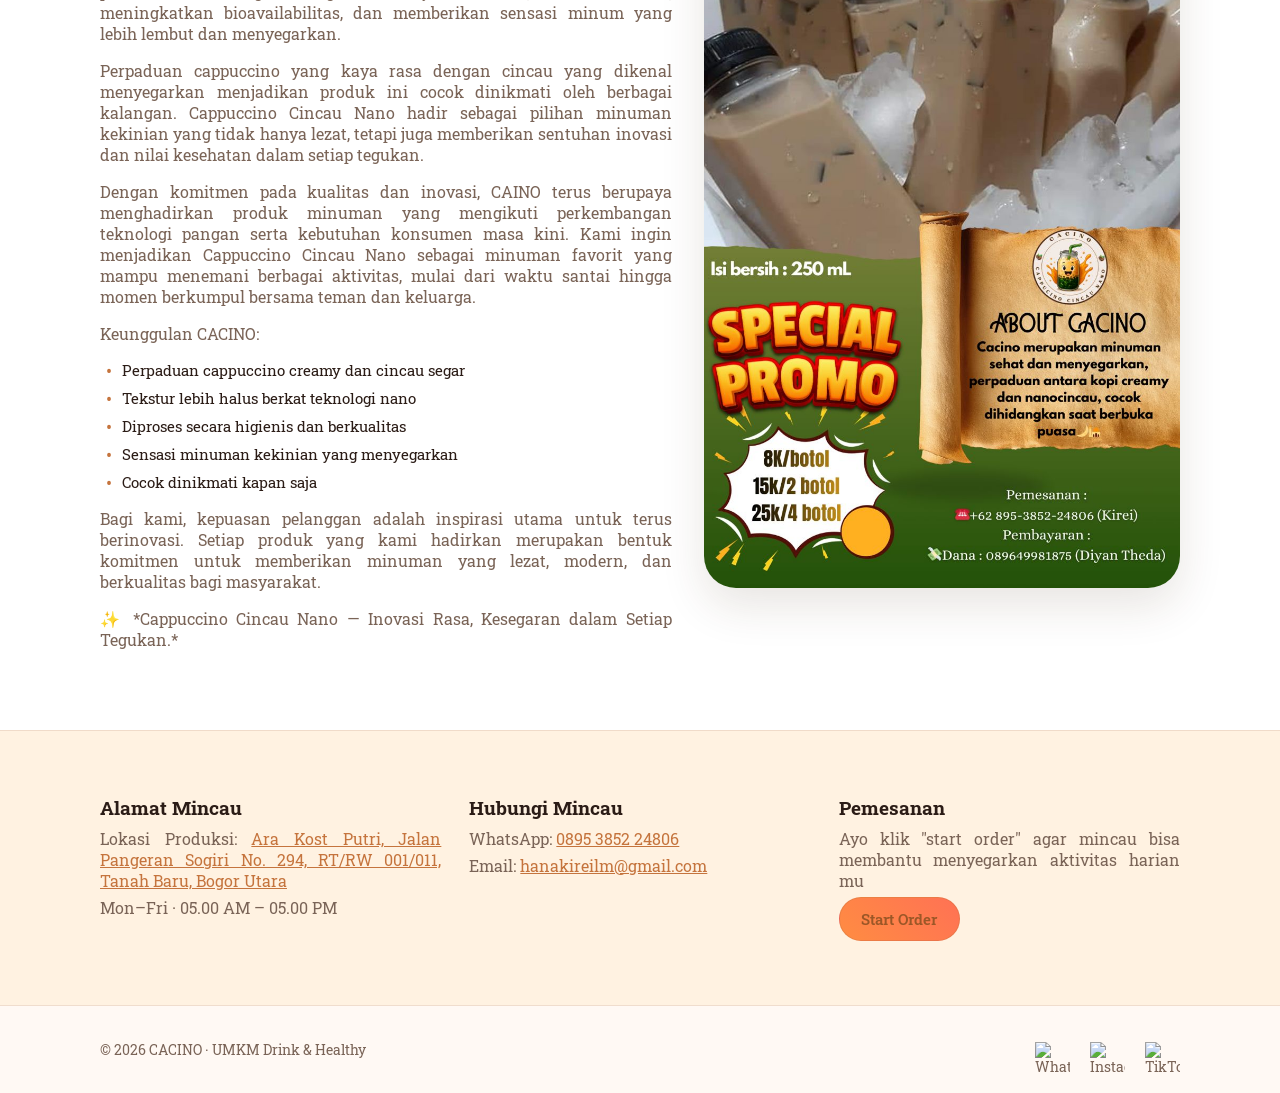
==== commit 1805b4e7: "Update index.html" ====
--- a/index.html
+++ b/index.html
@@ -51,7 +51,7 @@
             <a href="#about" class="btn ghost-btn">Tentang CACINO</a>
           </div>
           <div class="hero-meta">
-            <span>Mon–Fri · 05.00 – 05.00 PM</span>
+            <span>Mon–Fri · 05.00 AM – 05.00 PM</span>
             <span>Bogor, Jawa Barat</span>
           </div>
         </div>
@@ -140,7 +140,7 @@
                Ara Kost Putri, Jalan Pangeran Sogiri No. 294, RT/RW 001/011, Tanah Baru, Bogor Utara
             </a>
           </p>
-          <p>Mon–Fri · 05.00 – 05.00 PM</p>
+          <p>Mon–Fri · 05.00 AM – 05.00 PM</p>
         </div>
         <div class="contact-block">
           <h3>Hubungi Mincau</h3>
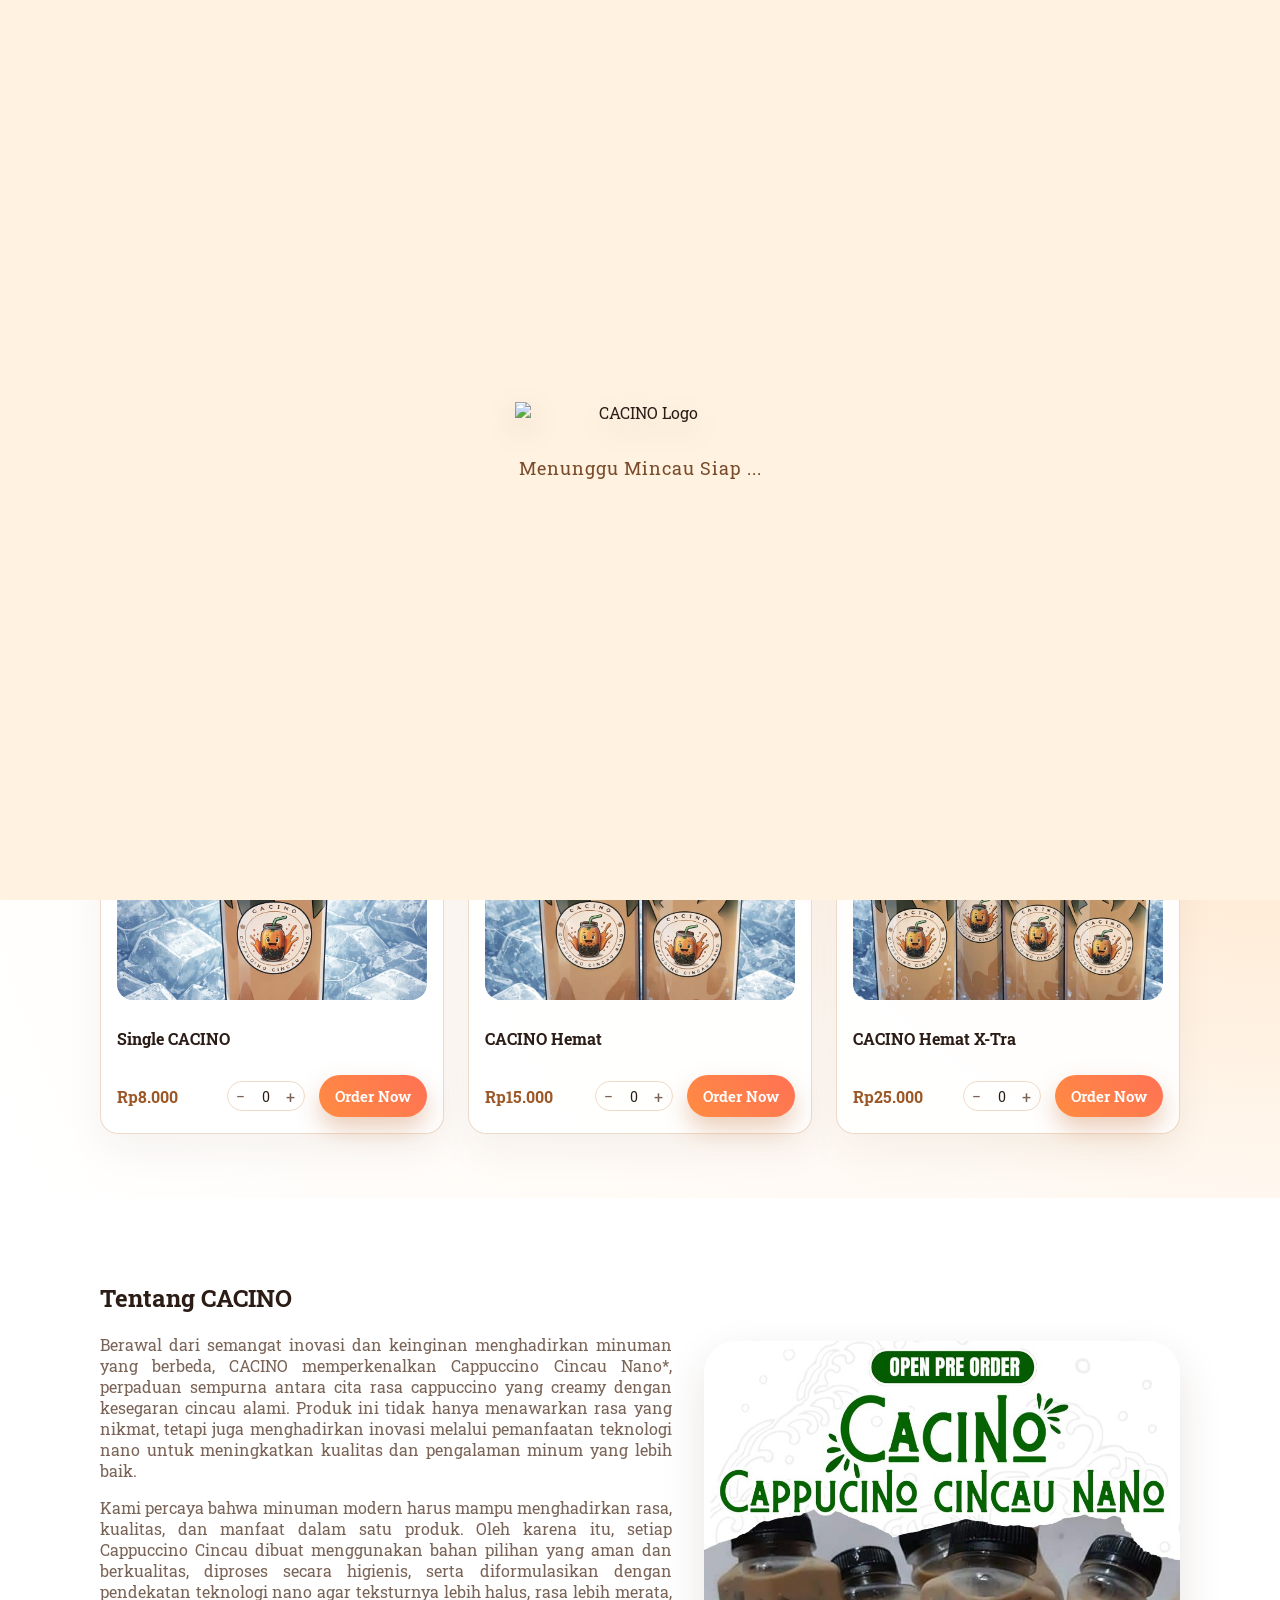
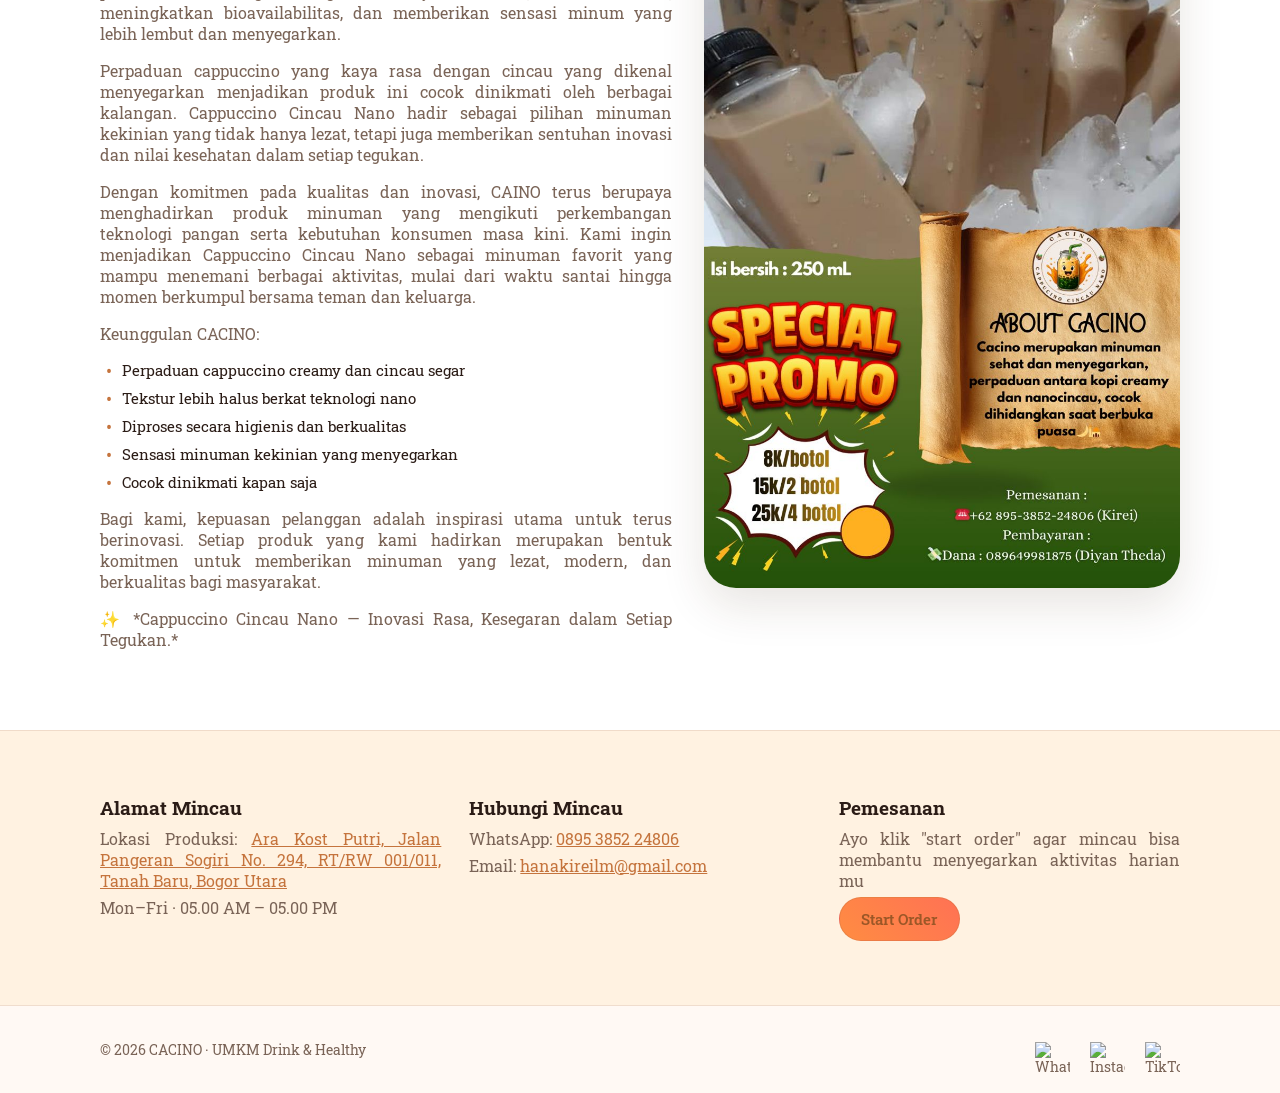
==== commit 379584f2: "Update index.html" ====
--- a/index.html
+++ b/index.html
@@ -103,7 +103,7 @@
     <section id="about" class="section about reveal">
       <div class="container about-grid">
         <div class="about-text">
-          <h2 style="color: #000000;">Tentang CACINO</h2>
+          <h2>Tentang CACINO</h2>
           <p>Berawal dari semangat inovasi dan keinginan menghadirkan minuman yang berbeda, CACINO memperkenalkan
 Cappuccino Cincau Nano*, perpaduan sempurna antara cita rasa cappuccino yang creamy dengan kesegaran cincau alami. Produk ini tidak hanya menawarkan rasa yang nikmat, tetapi juga menghadirkan inovasi melalui pemanfaatan teknologi nano untuk meningkatkan kualitas dan pengalaman minum yang lebih baik.</p>
           <p>Kami percaya bahwa minuman modern harus mampu menghadirkan rasa, kualitas, dan manfaat dalam satu produk. Oleh karena itu, setiap Cappuccino Cincau dibuat menggunakan bahan pilihan yang aman dan berkualitas, diproses secara higienis, serta diformulasikan dengan pendekatan teknologi nano agar teksturnya lebih halus, rasa lebih merata, meningkatkan bioavailabilitas, dan memberikan sensasi minum yang lebih lembut dan menyegarkan.</p>
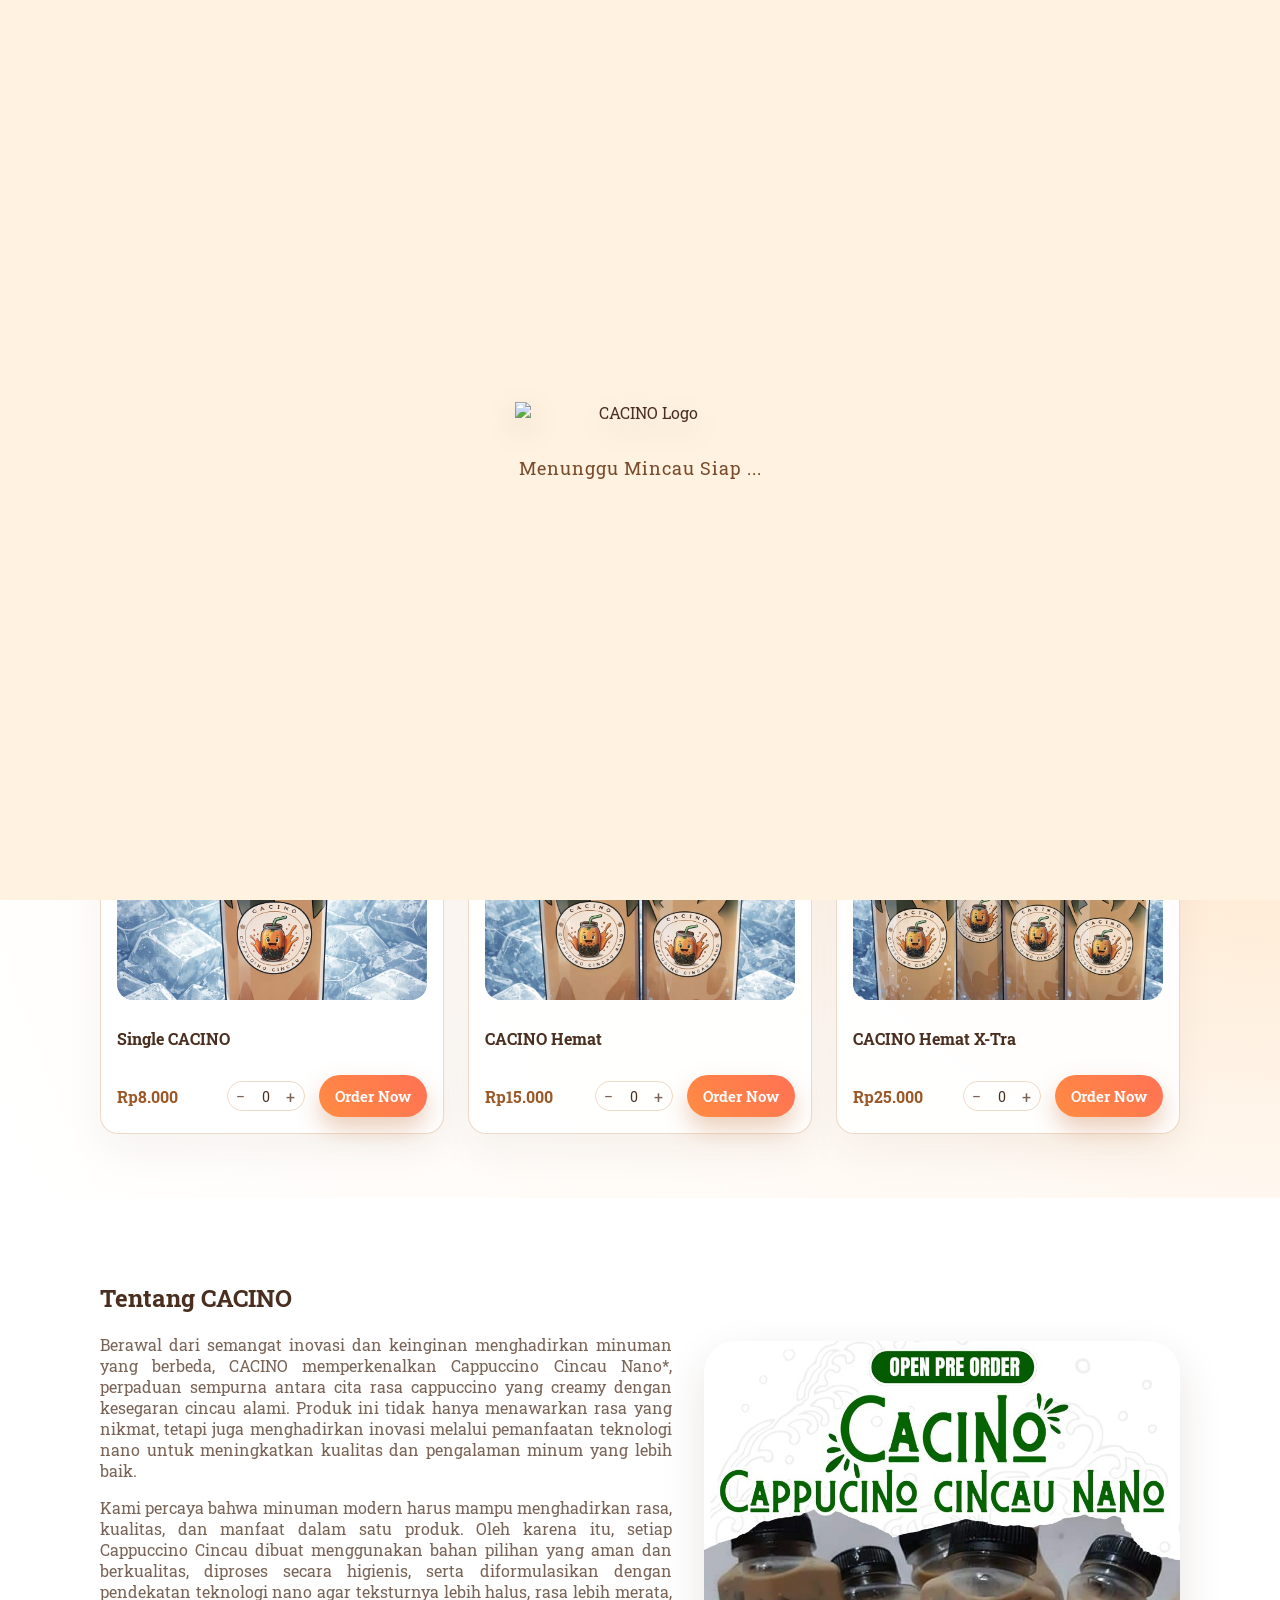
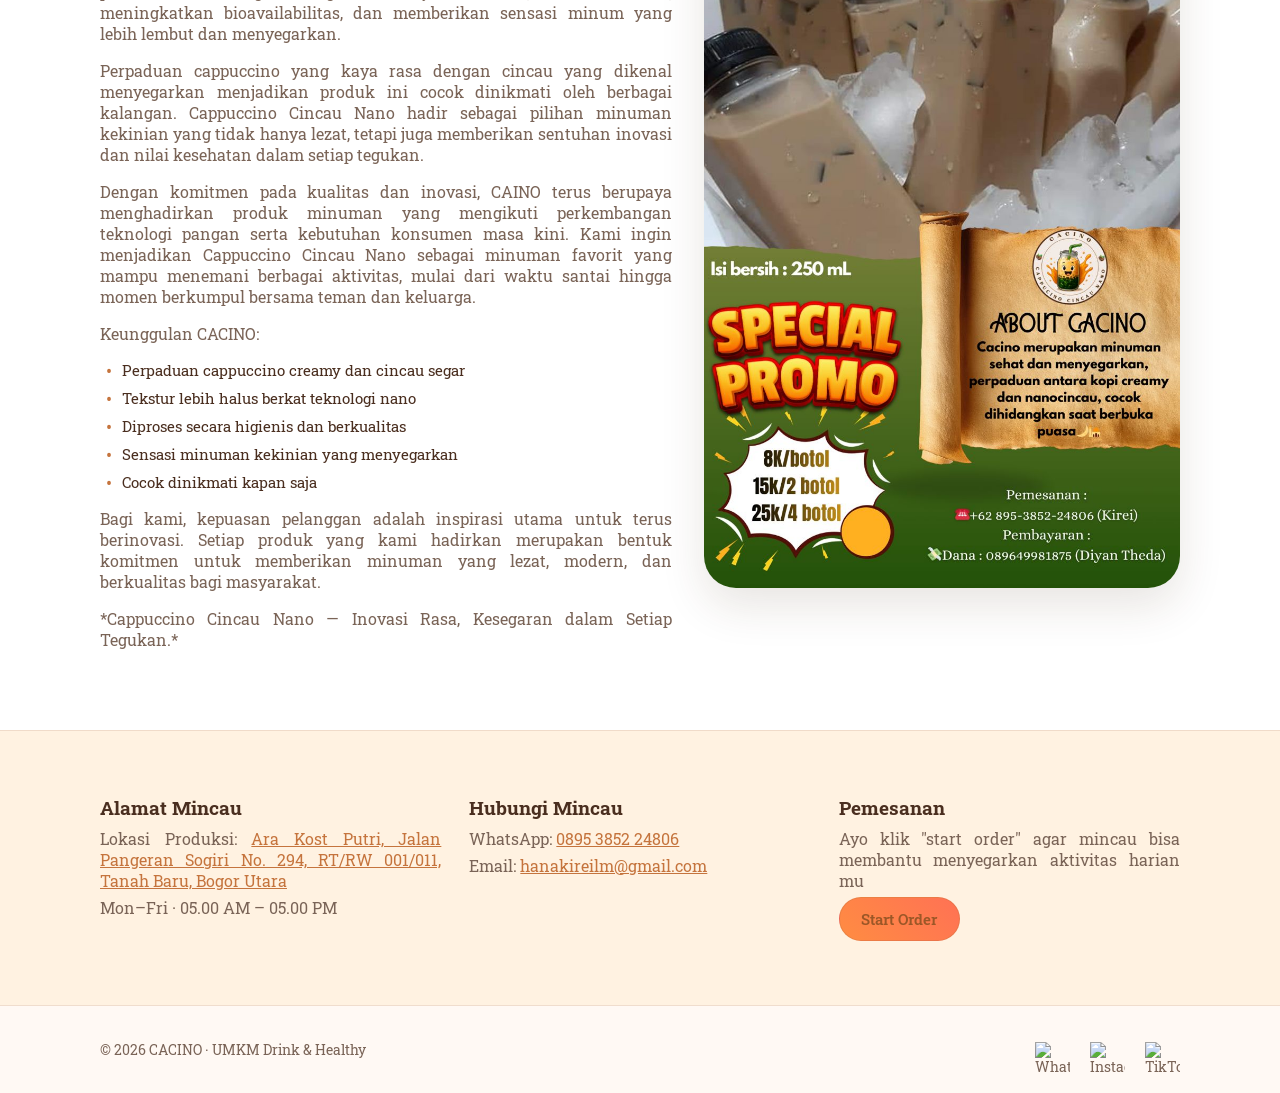
==== commit 1e2dfc43: "Update index.html" ====
--- a/index.html
+++ b/index.html
@@ -118,7 +118,7 @@
             <li>Cocok dinikmati kapan saja</li>
           </ul>
           <p>Bagi kami, kepuasan pelanggan adalah inspirasi utama untuk terus berinovasi. Setiap produk yang kami hadirkan merupakan bentuk komitmen untuk memberikan minuman yang lezat, modern, dan berkualitas bagi masyarakat.</p>
-          <p>✨ *Cappuccino Cincau Nano — Inovasi Rasa, Kesegaran dalam Setiap Tegukan.*</p>
+          <p> *Cappuccino Cincau Nano — Inovasi Rasa, Kesegaran dalam Setiap Tegukan.*</p>
         </div>
         <div class="about-image">
           <img src="poster.jpeg" alt="Baker preparing artisan bread dough">
--- a/style.css
+++ b/style.css
@@ -31,7 +31,7 @@
 body {
   margin: 0;
   font-family: 'Roboto Slab', serif;
-  color: var(--color-text);
+  color: #4a2e1f;
   background: radial-gradient(circle at top left, #ffe3c7 0, #fff9f3 40%, #ffffff 100%);
   -webkit-font-smoothing: antialiased;
 }
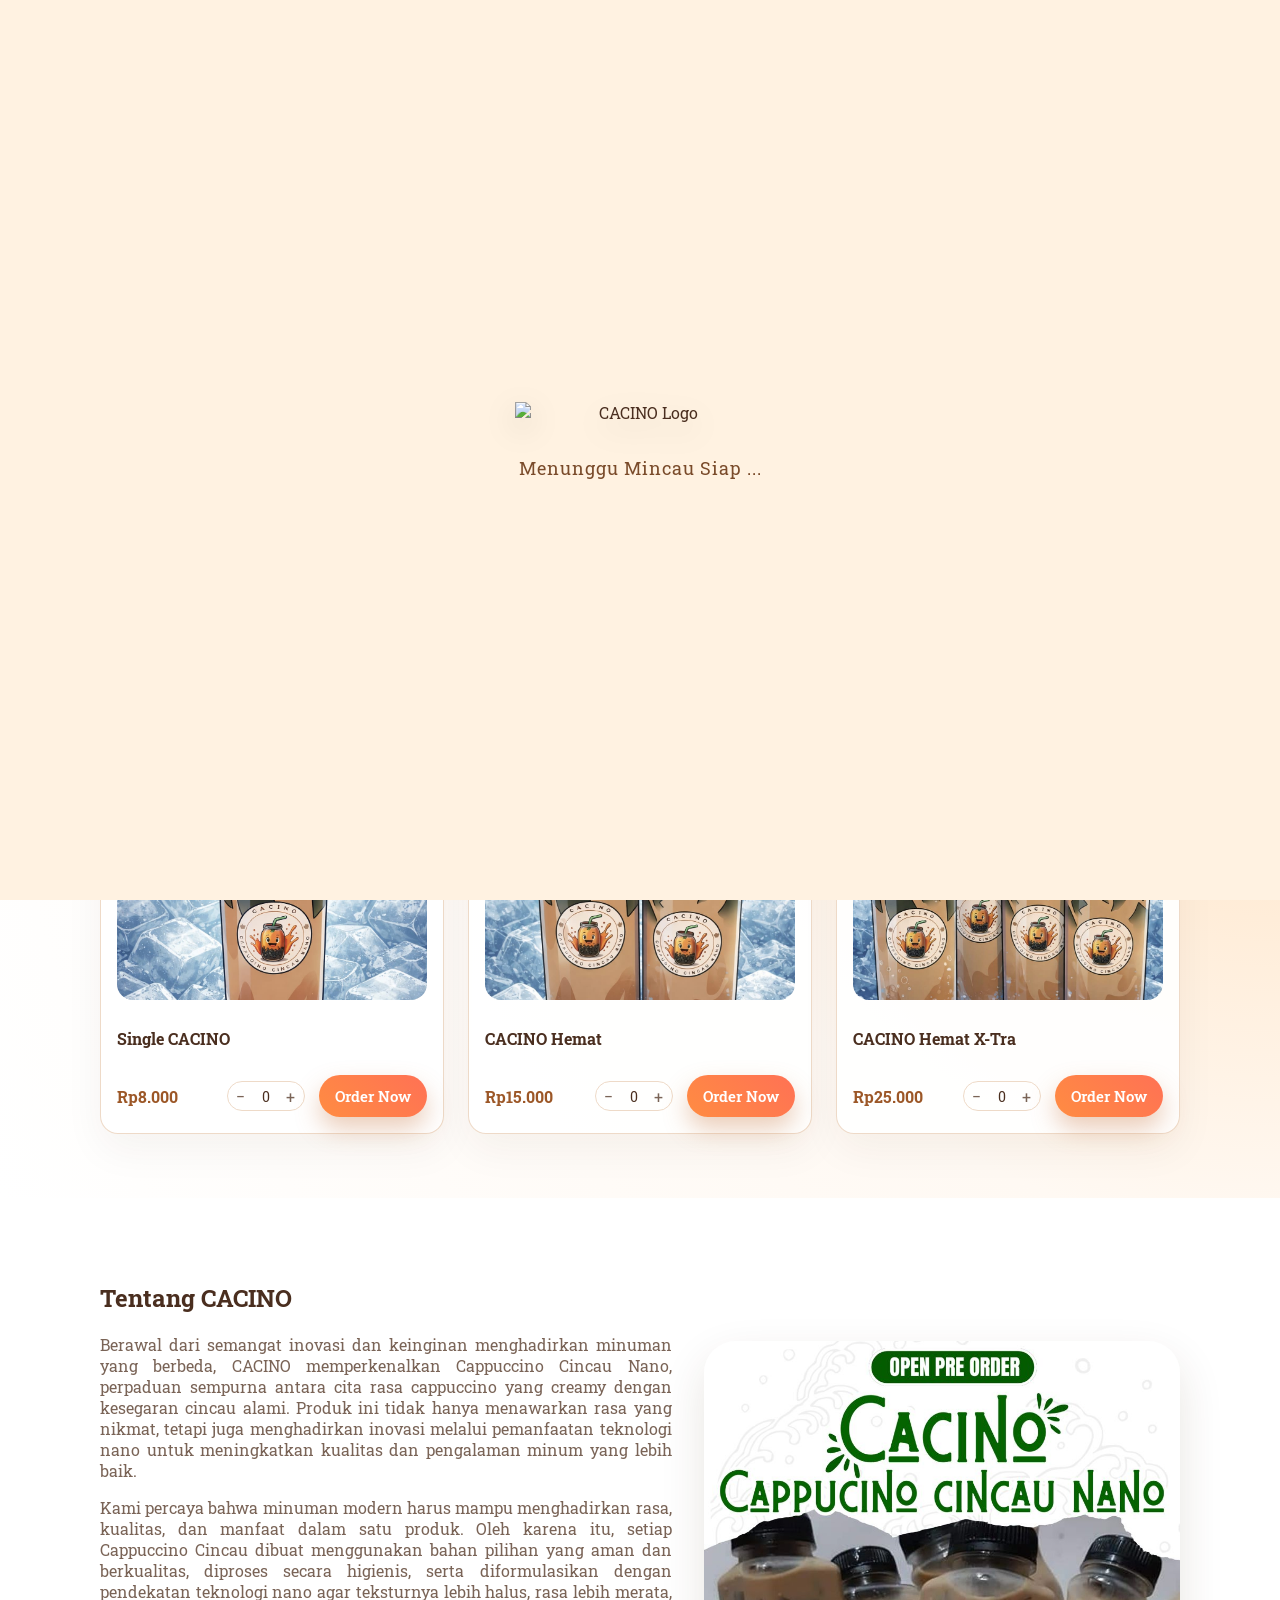
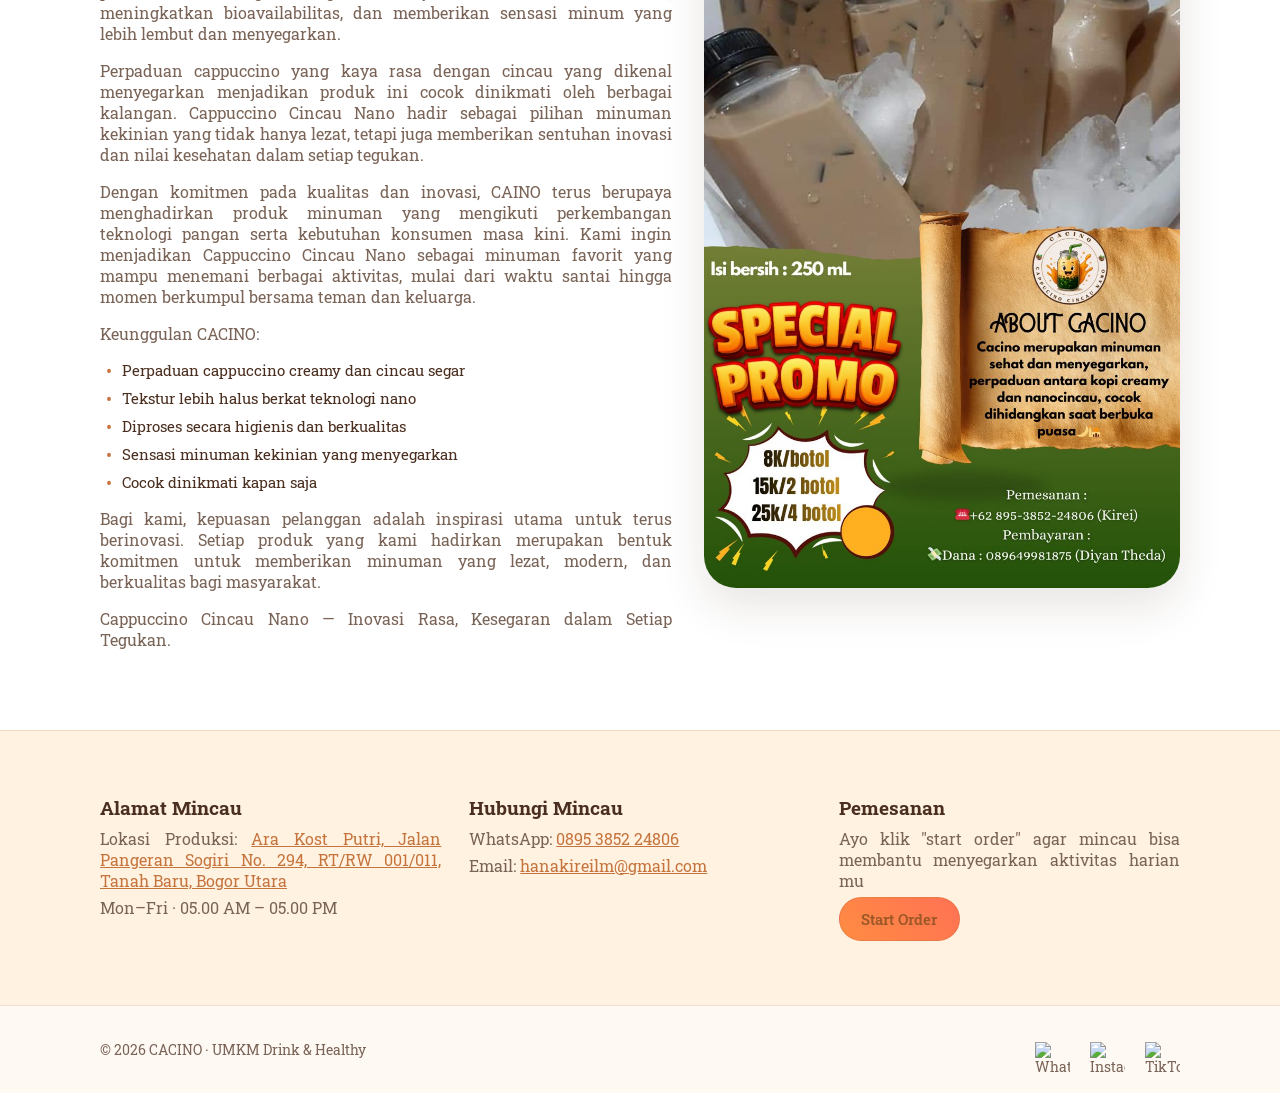
==== commit 0c27b3a6: "Update index.html" ====
--- a/index.html
+++ b/index.html
@@ -44,8 +44,8 @@
       <div class="container hero-inner">
         <div class="hero-content">
           <h1 style="font-family: 'Roboto Slab', serif; font-weight: 400;">Cappuccino Cincau Nano, sehat dan menyegarkan, solusi minuman manis tanpa worry</h1>
-          <p>CACINO menghadirkan minuman *Cappuccino Cincau berbasis teknologi nano* yang mengutamakan kualitas bahan, proses higienis, dan rasa yang konsisten.</p>
-          <p>Perpaduan *cappuccino creamy dan cincau segar* memberikan sensasi minuman yang sehet, menyegarkan, dan siap menemani aktivitas Anda setiap hari.</p>
+          <p>CACINO menghadirkan minuman Cappuccino Cincau berbasis teknologi nano yang mengutamakan kualitas bahan, proses higienis, dan rasa yang konsisten.</p>
+          <p>Perpaduan cappuccino creamy dan cincau segar memberikan sensasi minuman yang sehet, menyegarkan, dan siap menemani aktivitas Anda setiap hari.</p>
           <div class="hero-actions">
             <a href="#products" class="btn primary-btn">Browse Menu</a>
             <a href="#about" class="btn ghost-btn">Tentang CACINO</a>
@@ -63,7 +63,7 @@
           <div class="hero-badge">
             <span class="badge-title">Best Price </span>
             <span class="badge-title">"Hemat X-Tra"</span>
-            <span class="badge-subtitle">4 botol 25 k, grab it fast!✨</span>
+            <span class="badge-subtitle">4 botol 25 k, grab it fast!</span>
           </div>
         </div>
       </div>
@@ -105,7 +105,7 @@
         <div class="about-text">
           <h2>Tentang CACINO</h2>
           <p>Berawal dari semangat inovasi dan keinginan menghadirkan minuman yang berbeda, CACINO memperkenalkan
-Cappuccino Cincau Nano*, perpaduan sempurna antara cita rasa cappuccino yang creamy dengan kesegaran cincau alami. Produk ini tidak hanya menawarkan rasa yang nikmat, tetapi juga menghadirkan inovasi melalui pemanfaatan teknologi nano untuk meningkatkan kualitas dan pengalaman minum yang lebih baik.</p>
+Cappuccino Cincau Nano, perpaduan sempurna antara cita rasa cappuccino yang creamy dengan kesegaran cincau alami. Produk ini tidak hanya menawarkan rasa yang nikmat, tetapi juga menghadirkan inovasi melalui pemanfaatan teknologi nano untuk meningkatkan kualitas dan pengalaman minum yang lebih baik.</p>
           <p>Kami percaya bahwa minuman modern harus mampu menghadirkan rasa, kualitas, dan manfaat dalam satu produk. Oleh karena itu, setiap Cappuccino Cincau dibuat menggunakan bahan pilihan yang aman dan berkualitas, diproses secara higienis, serta diformulasikan dengan pendekatan teknologi nano agar teksturnya lebih halus, rasa lebih merata, meningkatkan bioavailabilitas, dan memberikan sensasi minum yang lebih lembut dan menyegarkan.</p>
           <p>Perpaduan cappuccino yang kaya rasa dengan cincau yang dikenal menyegarkan menjadikan produk ini cocok dinikmati oleh berbagai kalangan. Cappuccino Cincau Nano hadir sebagai pilihan minuman kekinian yang tidak hanya lezat, tetapi juga memberikan sentuhan inovasi dan nilai kesehatan dalam setiap tegukan.</p>
           <p>Dengan komitmen pada kualitas dan inovasi, CAINO terus berupaya menghadirkan produk minuman yang mengikuti perkembangan teknologi pangan serta kebutuhan konsumen masa kini. Kami ingin menjadikan Cappuccino Cincau Nano sebagai minuman favorit yang mampu menemani berbagai aktivitas, mulai dari waktu santai hingga momen berkumpul bersama teman dan keluarga.</p>
@@ -118,7 +118,7 @@
             <li>Cocok dinikmati kapan saja</li>
           </ul>
           <p>Bagi kami, kepuasan pelanggan adalah inspirasi utama untuk terus berinovasi. Setiap produk yang kami hadirkan merupakan bentuk komitmen untuk memberikan minuman yang lezat, modern, dan berkualitas bagi masyarakat.</p>
-          <p> *Cappuccino Cincau Nano — Inovasi Rasa, Kesegaran dalam Setiap Tegukan.*</p>
+          <p> Cappuccino Cincau Nano — Inovasi Rasa, Kesegaran dalam Setiap Tegukan.</p>
         </div>
         <div class="about-image">
           <img src="poster.jpeg" alt="Baker preparing artisan bread dough">
@@ -238,7 +238,7 @@
         loader.style.display = "none";
       },600);
 
-    }, 5000);
+    }, 2000);
 
   });
   </script>
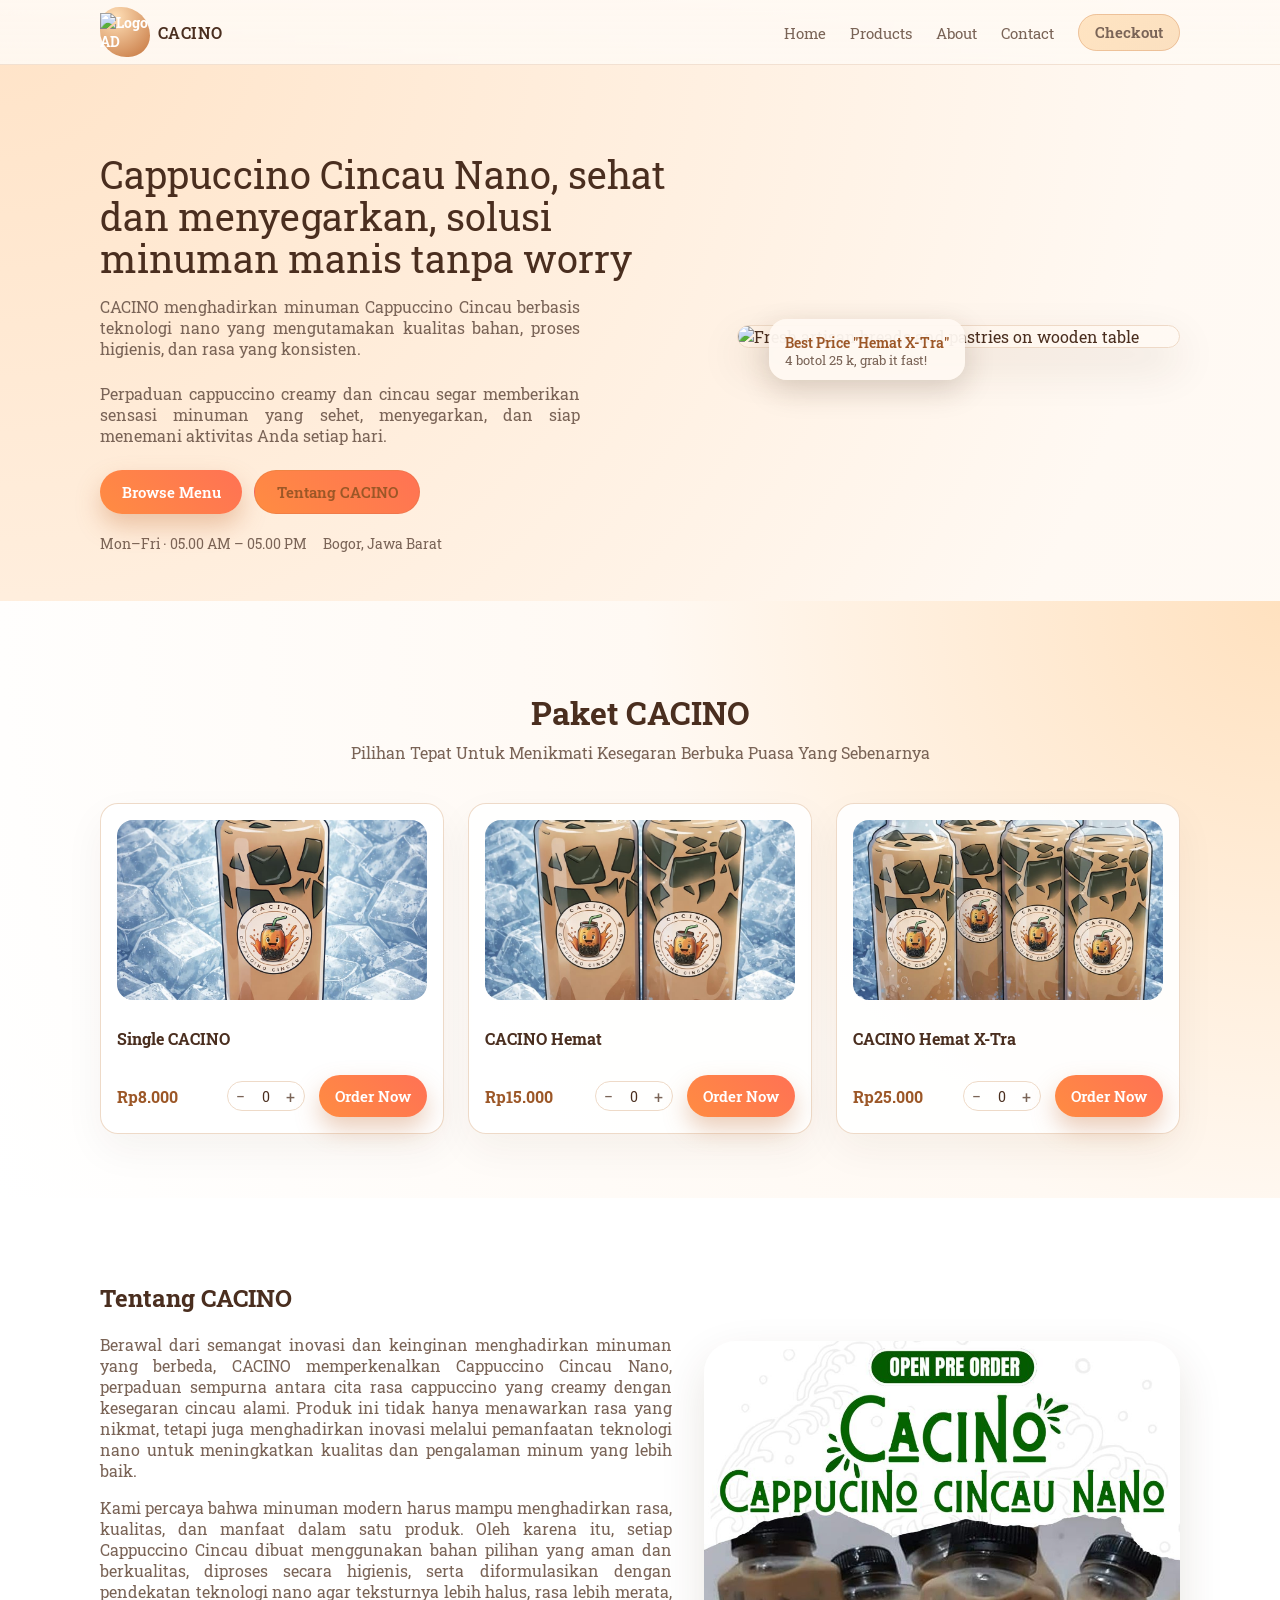
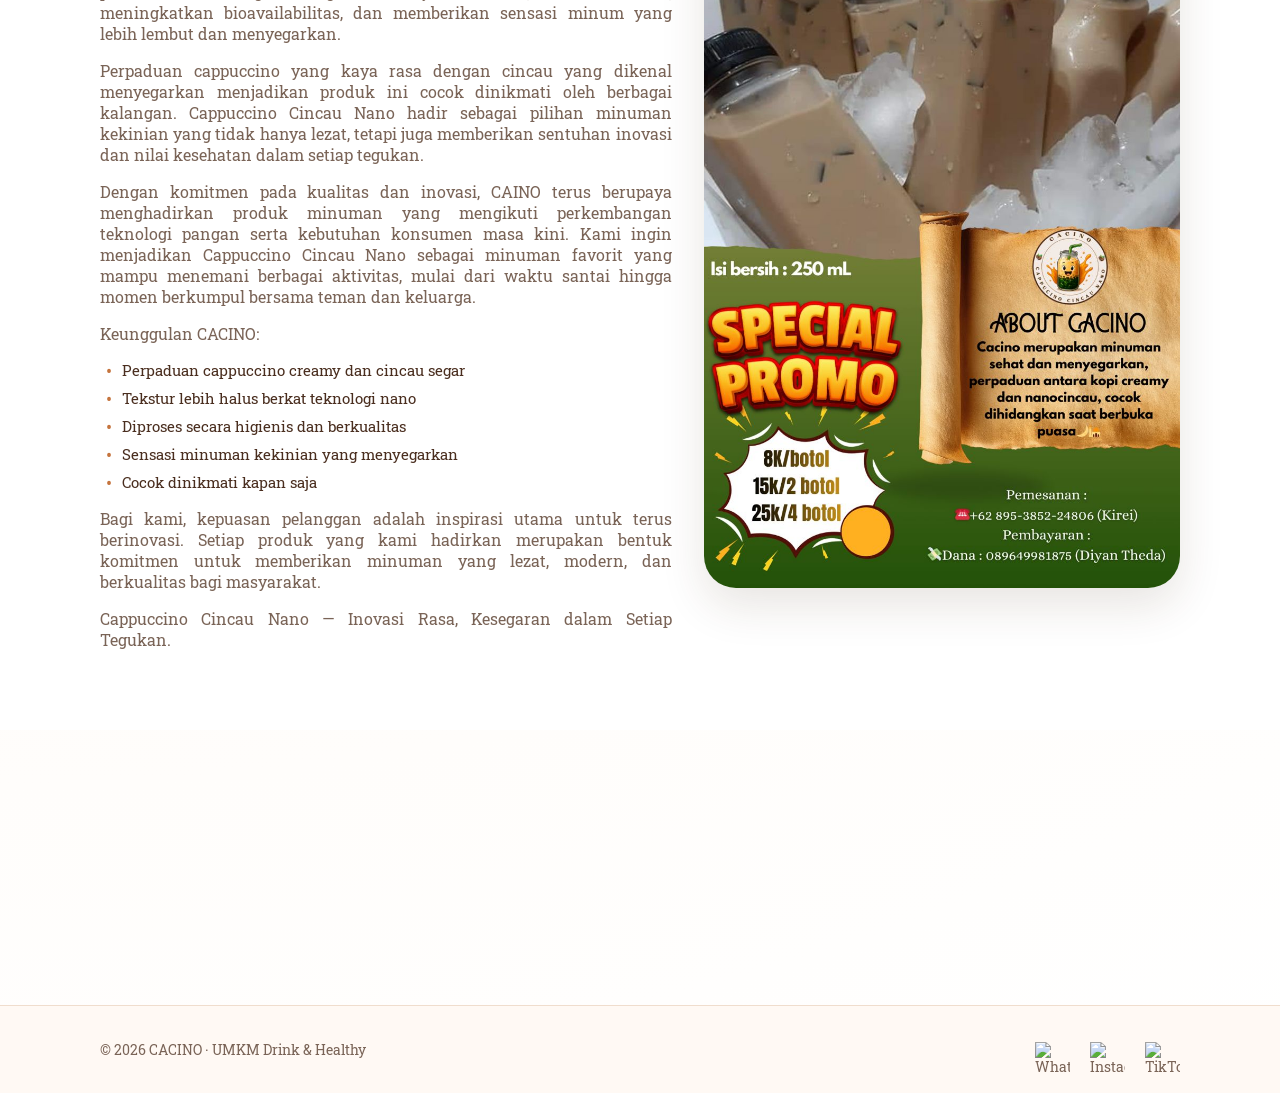
==== commit e0ee2491: "Update index.html" ====
--- a/index.html
+++ b/index.html
@@ -10,12 +10,7 @@
   <link href="https://fonts.googleapis.com/css2?family=Roboto+Slab:wght@400;700&display=swap" rel="stylesheet">
 </head>
 <body>
-  <div id="preloader">
-    <div class="loader-content">
-      <img src="favicon.png" alt="CACINO Logo" class="logo-loader">
-      <p class="loading-text">Menunggu Mincau Siap ...</p>
-    </div>
-  </div>
+  
 
   <header class="site-header">
     <div class="container header-inner">
